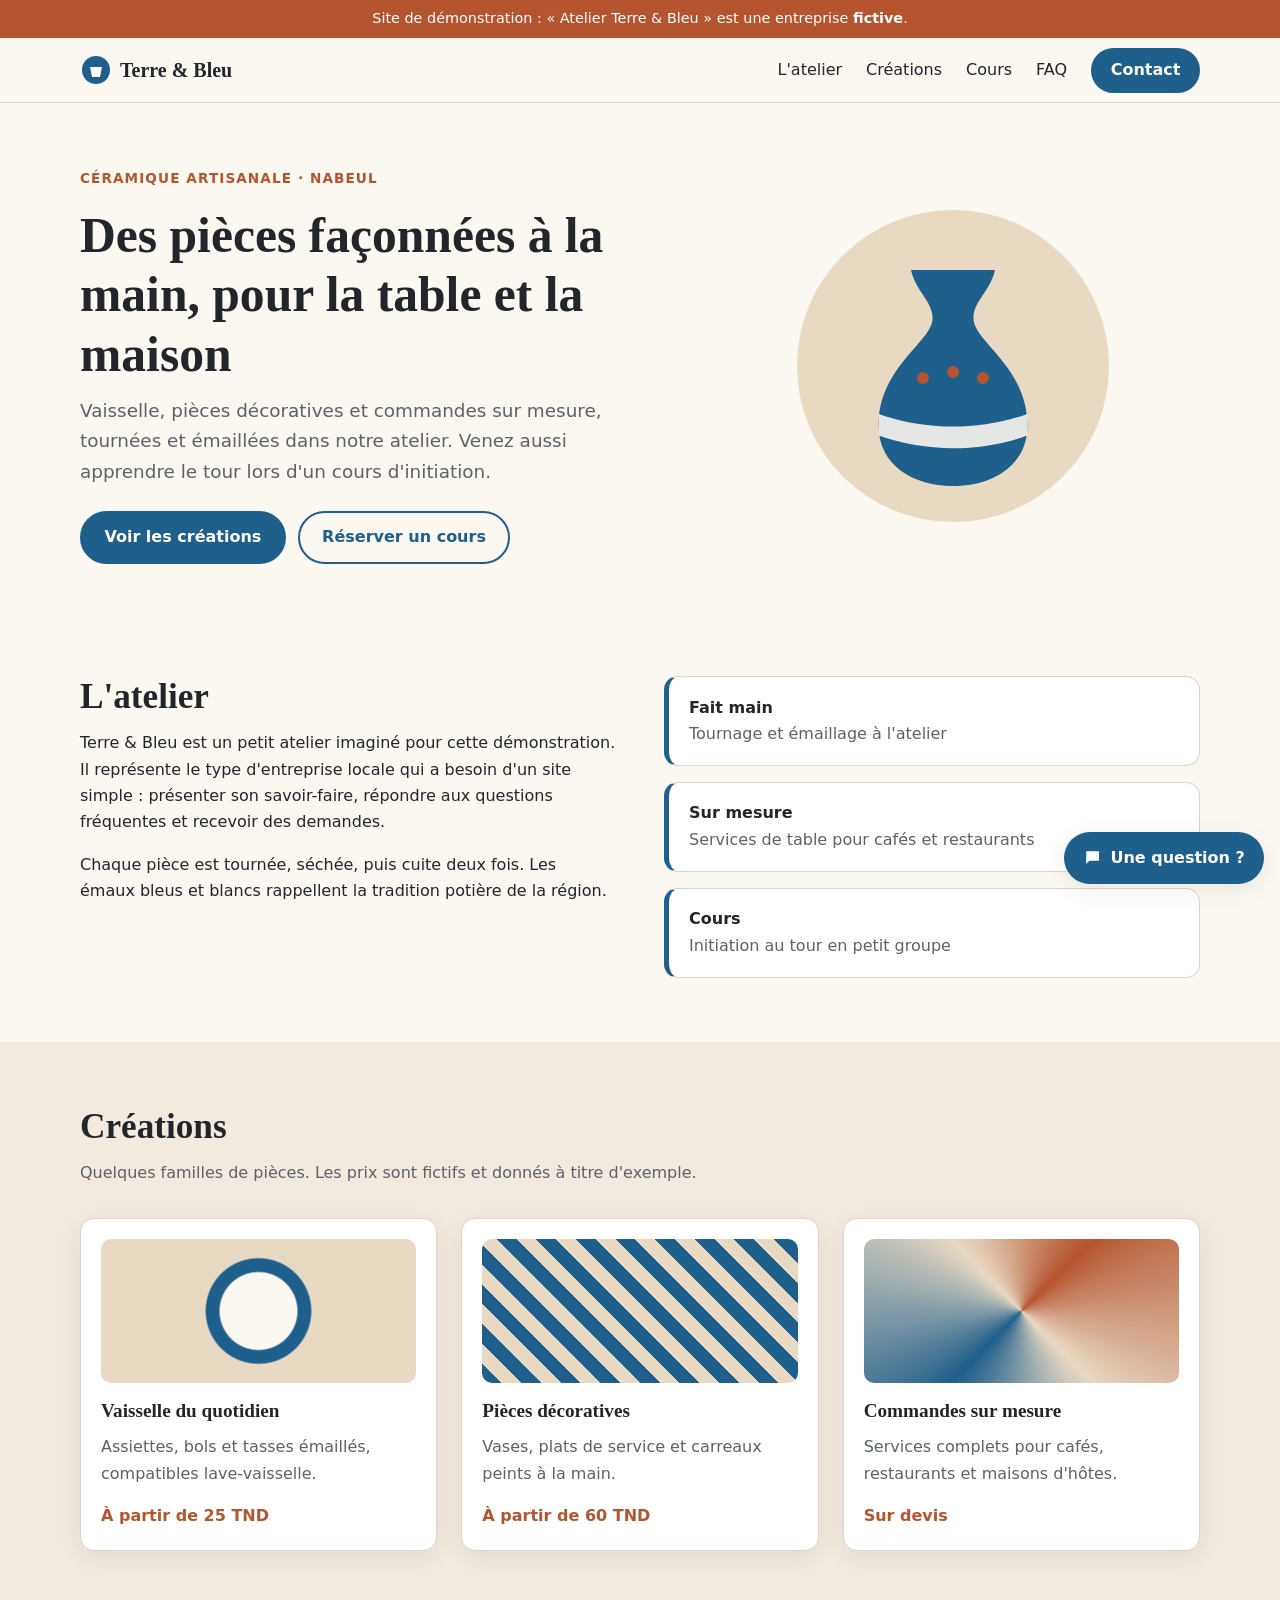
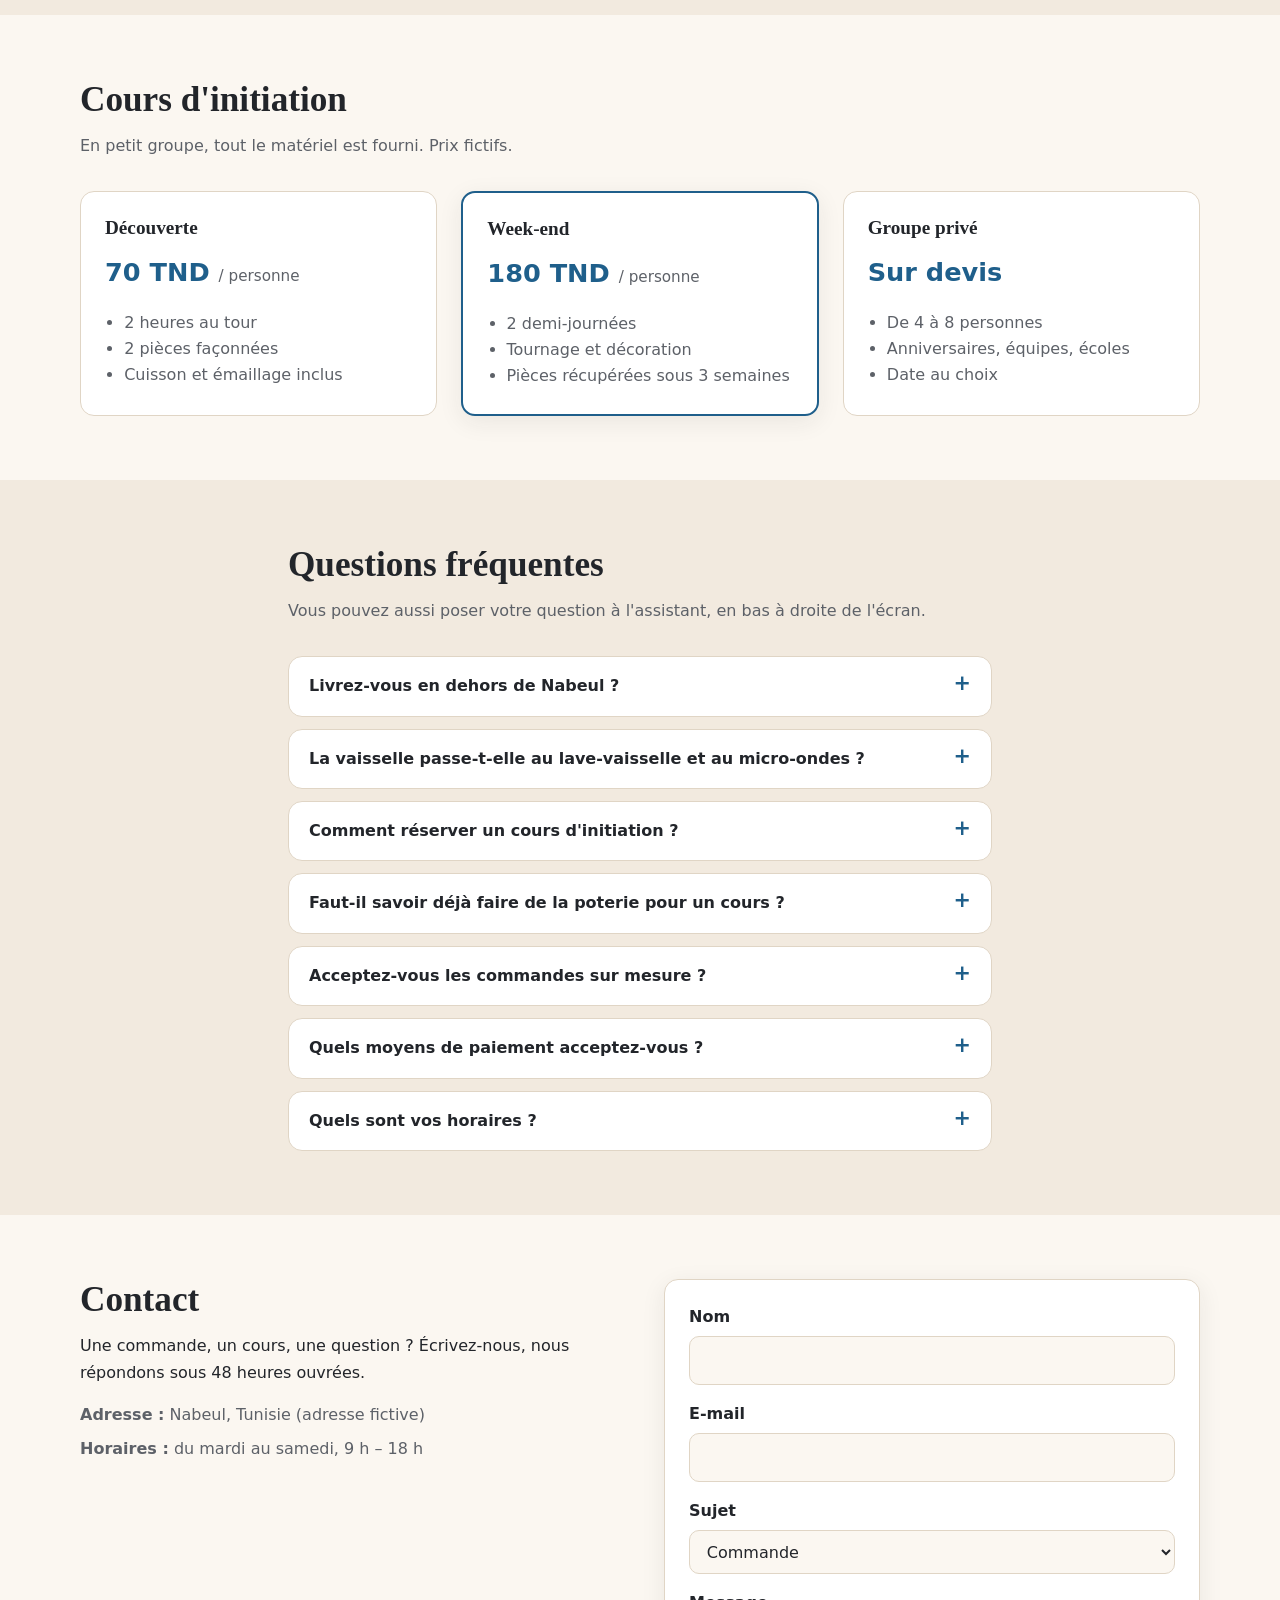
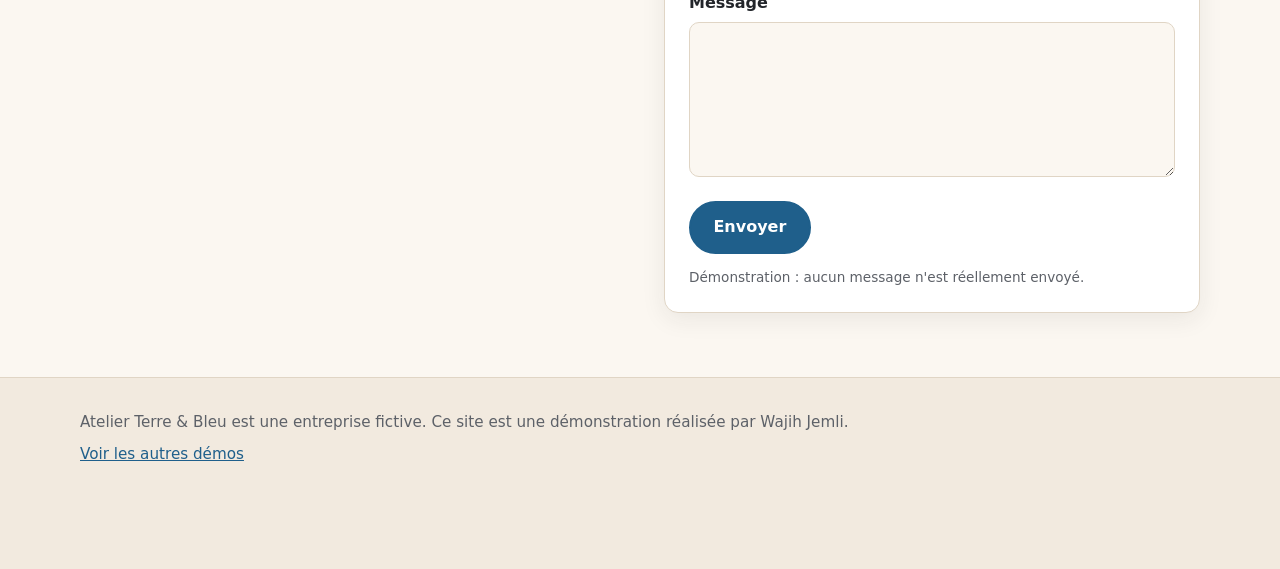
==== site-vitrine/index.html @ 0699f464 "Ajout du site vitrine de démonstration (atelier de céramique fictif) Site en français adapté au mobi" ====
<!doctype html>
<html lang="fr">
<head>
  <meta charset="utf-8">
  <meta name="viewport" content="width=device-width, initial-scale=1">
  <title>Atelier Terre &amp; Bleu – Céramique artisanale à Nabeul (démo)</title>
  <meta name="description" content="Site vitrine de démonstration pour un atelier de céramique fictif à Nabeul : créations, ateliers d'initiation, FAQ avec assistant et formulaire de contact.">
  <meta name="robots" content="noindex">
  <link rel="stylesheet" href="styles.css">
  <link rel="icon" href="data:image/svg+xml,%3Csvg xmlns='http://www.w3.org/2000/svg' viewBox='0 0 32 32'%3E%3Ccircle cx='16' cy='16' r='14' fill='%231f5f8b'/%3E%3Cpath d='M10 13h12l-2 10h-8z' fill='%23f6efe4'/%3E%3C/svg%3E">
</head>
<body>
  <div class="demo-banner" role="note">
    Site de démonstration : « Atelier Terre &amp; Bleu » est une entreprise <strong>fictive</strong>.
  </div>

  <header class="site-header">
    <div class="container header-inner">
      <a class="logo" href="#accueil" aria-label="Atelier Terre et Bleu, retour en haut">
        <svg viewBox="0 0 32 32" aria-hidden="true"><circle cx="16" cy="16" r="14"/><path d="M10 13h12l-2 10h-8z"/></svg>
        <span>Terre &amp; Bleu</span>
      </a>
      <button class="menu-toggle" aria-expanded="false" aria-controls="menu">
        <span class="sr-only">Ouvrir le menu</span>
        <span class="bar"></span><span class="bar"></span><span class="bar"></span>
      </button>
      <nav id="menu" class="menu" aria-label="Menu principal">
        <a href="#atelier">L'atelier</a>
        <a href="#creations">Créations</a>
        <a href="#ateliers">Cours</a>
        <a href="#faq">FAQ</a>
        <a class="btn btn-small" href="#contact">Contact</a>
      </nav>
    </div>
  </header>

  <main>
    <section id="accueil" class="hero">
      <div class="container hero-inner">
        <div class="hero-text">
          <p class="eyebrow">Céramique artisanale · Nabeul</p>
          <h1>Des pièces façonnées à la main, pour la table et la maison</h1>
          <p class="lead">Vaisselle, pièces décoratives et commandes sur mesure, tournées et émaillées dans notre atelier. Venez aussi apprendre le tour lors d'un cours d'initiation.</p>
          <div class="hero-actions">
            <a class="btn" href="#creations">Voir les créations</a>
            <a class="btn btn-ghost" href="#ateliers">Réserver un cours</a>
          </div>
        </div>
        <div class="hero-art" aria-hidden="true">
          <svg viewBox="0 0 300 300">
            <circle class="art-sun" cx="150" cy="150" r="130"/>
            <path class="art-vase" d="M115 70h70c-4 18-18 26-18 40 0 20 45 40 45 90 0 32-28 50-62 50s-62-18-62-50c0-50 45-70 45-90 0-14-14-22-18-40z"/>
            <path class="art-band" d="M88 190c40 14 84 14 124 0v18c-40 14-84 14-124 0z"/>
            <circle class="art-dot" cx="125" cy="160" r="5"/><circle class="art-dot" cx="150" cy="155" r="5"/><circle class="art-dot" cx="175" cy="160" r="5"/>
          </svg>
        </div>
      </div>
    </section>

    <section id="atelier" class="section">
      <div class="container two-col">
        <div>
          <h2>L'atelier</h2>
          <p>Terre &amp; Bleu est un petit atelier imaginé pour cette démonstration. Il représente le type d'entreprise locale qui a besoin d'un site simple : présenter son savoir-faire, répondre aux questions fréquentes et recevoir des demandes.</p>
          <p>Chaque pièce est tournée, séchée, puis cuite deux fois. Les émaux bleus et blancs rappellent la tradition potière de la région.</p>
        </div>
        <ul class="facts">
          <li><strong>Fait main</strong><span>Tournage et émaillage à l'atelier</span></li>
          <li><strong>Sur mesure</strong><span>Services de table pour cafés et restaurants</span></li>
          <li><strong>Cours</strong><span>Initiation au tour en petit groupe</span></li>
        </ul>
      </div>
    </section>

    <section id="creations" class="section section-alt">
      <div class="container">
        <h2>Créations</h2>
        <p class="section-intro">Quelques familles de pièces. Les prix sont fictifs et donnés à titre d'exemple.</p>
        <div class="cards">
          <article class="card">
            <div class="card-art art-1" aria-hidden="true"></div>
            <h3>Vaisselle du quotidien</h3>
            <p>Assiettes, bols et tasses émaillés, compatibles lave-vaisselle.</p>
            <p class="price">À partir de 25 TND</p>
          </article>
          <article class="card">
            <div class="card-art art-2" aria-hidden="true"></div>
            <h3>Pièces décoratives</h3>
            <p>Vases, plats de service et carreaux peints à la main.</p>
            <p class="price">À partir de 60 TND</p>
          </article>
          <article class="card">
            <div class="card-art art-3" aria-hidden="true"></div>
            <h3>Commandes sur mesure</h3>
            <p>Services complets pour cafés, restaurants et maisons d'hôtes.</p>
            <p class="price">Sur devis</p>
          </article>
        </div>
      </div>
    </section>

    <section id="ateliers" class="section">
      <div class="container">
        <h2>Cours d'initiation</h2>
        <p class="section-intro">En petit groupe, tout le matériel est fourni. Prix fictifs.</p>
        <div class="offers">
          <div class="offer">
            <h3>Découverte</h3>
            <p class="offer-price">70 TND <span>/ personne</span></p>
            <ul>
              <li>2 heures au tour</li>
              <li>2 pièces façonnées</li>
              <li>Cuisson et émaillage inclus</li>
            </ul>
          </div>
          <div class="offer offer-featured">
            <h3>Week-end</h3>
            <p class="offer-price">180 TND <span>/ personne</span></p>
            <ul>
              <li>2 demi-journées</li>
              <li>Tournage et décoration</li>
              <li>Pièces récupérées sous 3 semaines</li>
            </ul>
          </div>
          <div class="offer">
            <h3>Groupe privé</h3>
            <p class="offer-price">Sur devis</p>
            <ul>
              <li>De 4 à 8 personnes</li>
              <li>Anniversaires, équipes, écoles</li>
              <li>Date au choix</li>
            </ul>
          </div>
        </div>
      </div>
    </section>

    <section id="faq" class="section section-alt">
      <div class="container narrow">
        <h2>Questions fréquentes</h2>
        <p class="section-intro">Vous pouvez aussi poser votre question à l'assistant, en bas à droite de l'écran.</p>
        <div id="faq-list" class="faq-list"></div>
      </div>
    </section>

    <section id="contact" class="section">
      <div class="container two-col">
        <div>
          <h2>Contact</h2>
          <p>Une commande, un cours, une question ? Écrivez-nous, nous répondons sous 48 heures ouvrées.</p>
          <ul class="contact-info">
            <li><strong>Adresse :</strong> Nabeul, Tunisie (adresse fictive)</li>
            <li><strong>Horaires :</strong> du mardi au samedi, 9 h – 18 h</li>
          </ul>
        </div>
        <form id="contact-form" class="form" novalidate>
          <div class="field">
            <label for="nom">Nom</label>
            <input id="nom" name="nom" type="text" autocomplete="name" required>
            <p class="error" id="nom-error"></p>
          </div>
          <div class="field">
            <label for="email">E-mail</label>
            <input id="email" name="email" type="email" autocomplete="email" required>
            <p class="error" id="email-error"></p>
          </div>
          <div class="field">
            <label for="sujet">Sujet</label>
            <select id="sujet" name="sujet">
              <option>Commande</option>
              <option>Cours d'initiation</option>
              <option>Commande sur mesure</option>
              <option>Autre question</option>
            </select>
          </div>
          <div class="field">
            <label for="message">Message</label>
            <textarea id="message" name="message" rows="5" required></textarea>
            <p class="error" id="message-error"></p>
          </div>
          <button class="btn" type="submit">Envoyer</button>
          <p class="form-note">Démonstration : aucun message n'est réellement envoyé.</p>
          <p class="form-success" id="form-success" role="status" hidden></p>
        </form>
      </div>
    </section>
  </main>

  <footer class="site-footer">
    <div class="container">
      <p>Atelier Terre &amp; Bleu est une entreprise fictive. Ce site est une démonstration réalisée par Wajih Jemli.</p>
      <p><a href="../">Voir les autres démos</a></p>
    </div>
  </footer>

  <div class="assistant" id="assistant">
    <button class="assistant-toggle" id="assistant-toggle" aria-expanded="false" aria-controls="assistant-panel">
      <svg viewBox="0 0 24 24" aria-hidden="true"><path d="M4 4h16v12H8l-4 4z"/></svg>
      <span>Une question ?</span>
    </button>
    <div class="assistant-panel" id="assistant-panel" role="dialog" aria-label="Assistant FAQ" hidden>
      <div class="assistant-head">
        <strong>Assistant de l'atelier</strong>
        <button class="assistant-close" id="assistant-close" aria-label="Fermer l'assistant">×</button>
      </div>
      <div class="assistant-messages" id="assistant-messages" aria-live="polite"></div>
      <div class="assistant-suggestions" id="assistant-suggestions"></div>
      <form class="assistant-form" id="assistant-form">
        <label for="assistant-input" class="sr-only">Votre question</label>
        <input id="assistant-input" type="text" placeholder="Ex. : livrez-vous à Tunis ?" autocomplete="off">
        <button type="submit" aria-label="Envoyer la question">➤</button>
      </form>
    </div>
  </div>

  <script src="script.js"></script>
</body>
</html>
---- site-vitrine/styles.css ----
:root {
  --bg: #fbf7f1;
  --bg-alt: #f2eadf;
  --surface: #ffffff;
  --fg: #22252a;
  --muted: #5d6168;
  --blue: #1f5f8b;
  --blue-dark: #164766;
  --terra: #b5552f;
  --sand: #e8d9c3;
  --border: #e0d5c5;
  --danger: #b3261e;
  --success: #1e7b45;
  --radius: 14px;
  --shadow: 0 6px 24px rgba(34, 37, 42, 0.08);
  --font-title: Georgia, "Times New Roman", serif;
  --font-body: system-ui, -apple-system, "Segoe UI", Roboto, sans-serif;
}

@media (prefers-color-scheme: dark) {
  :root {
    --bg: #15181c;
    --bg-alt: #1c2026;
    --surface: #22272e;
    --fg: #eef0f2;
    --muted: #a9afb7;
    --blue: #6aa8d6;
    --blue-dark: #8cc0e6;
    --terra: #e08a63;
    --sand: #3a3229;
    --border: #333a43;
    --danger: #ff8a80;
    --success: #6fd49a;
    --shadow: 0 6px 24px rgba(0, 0, 0, 0.35);
  }
}

* { box-sizing: border-box; }

html { scroll-behavior: smooth; scroll-padding-top: 5rem; }

body {
  margin: 0;
  background: var(--bg);
  color: var(--fg);
  font: 1rem/1.65 var(--font-body);
}

h1, h2, h3 { font-family: var(--font-title); line-height: 1.2; margin: 0 0 0.75rem; }
h1 { font-size: clamp(2rem, 5vw, 3.1rem); }
h2 { font-size: clamp(1.6rem, 3.5vw, 2.2rem); }
h3 { font-size: 1.2rem; }
p { margin: 0 0 1rem; }
a { color: var(--blue); }

.sr-only {
  position: absolute; width: 1px; height: 1px; overflow: hidden;
  clip: rect(0 0 0 0); white-space: nowrap;
}

.container { width: 100%; max-width: 72rem; margin: 0 auto; padding: 0 1rem; }
.narrow { max-width: 46rem; }

:focus-visible { outline: 3px solid var(--terra); outline-offset: 2px; }

/* Bandeau démo */
.demo-banner {
  background: var(--terra);
  color: #fff;
  text-align: center;
  font-size: 0.9rem;
  padding: 0.45rem 1rem;
}
@media (prefers-color-scheme: dark) { .demo-banner { color: #1a0f0a; } }

/* En-tête */
.site-header {
  position: sticky; top: 0; z-index: 20;
  background: color-mix(in srgb, var(--bg) 92%, transparent);
  backdrop-filter: blur(8px);
  border-bottom: 1px solid var(--border);
}
.header-inner { display: flex; align-items: center; justify-content: space-between; min-height: 4rem; }

.logo {
  display: flex; align-items: center; gap: 0.5rem;
  font-family: var(--font-title); font-size: 1.25rem; font-weight: bold;
  color: var(--fg); text-decoration: none;
}
.logo svg { width: 2rem; height: 2rem; }
.logo circle { fill: var(--blue); }
.logo path { fill: var(--bg); }

.menu { display: flex; align-items: center; gap: 1.5rem; }
.menu a:not(.btn) { color: var(--fg); text-decoration: none; font-weight: 500; }
.menu a:not(.btn):hover { color: var(--blue); }

.menu-toggle {
  display: none;
  background: none; border: 0; padding: 0.5rem; cursor: pointer;
}
.menu-toggle .bar { display: block; width: 24px; height: 2px; margin: 5px 0; background: var(--fg); transition: transform 0.2s, opacity 0.2s; }
.menu-toggle[aria-expanded="true"] .bar:nth-child(2) { transform: translateY(7px) rotate(45deg); }
.menu-toggle[aria-expanded="true"] .bar:nth-child(3) { opacity: 0; }
.menu-toggle[aria-expanded="true"] .bar:nth-child(4) { transform: translateY(-7px) rotate(-45deg); }

@media (max-width: 760px) {
  .menu-toggle { display: block; }
  .menu {
    display: none;
    position: absolute; top: 100%; left: 0; right: 0;
    flex-direction: column; align-items: stretch; gap: 0;
    background: var(--bg); border-bottom: 1px solid var(--border);
    padding: 0.5rem 1rem 1rem;
  }
  .menu.open { display: flex; }
  .menu a:not(.btn) { padding: 0.75rem 0; border-bottom: 1px solid var(--border); }
  .menu .btn { margin-top: 0.75rem; text-align: center; }
}

/* Boutons */
.btn {
  display: inline-block;
  background: var(--blue); color: #fff;
  border: 2px solid var(--blue); border-radius: 999px;
  padding: 0.7rem 1.4rem;
  font: inherit; font-weight: 600; text-decoration: none; cursor: pointer;
  transition: background 0.2s, border-color 0.2s;
}
.btn:hover { background: var(--blue-dark); border-color: var(--blue-dark); }
.btn-ghost { background: transparent; color: var(--blue); }
.btn-ghost:hover { background: var(--blue); color: #fff; }
.btn-small { padding: 0.45rem 1.1rem; }

@media (prefers-color-scheme: dark) {
  .btn { color: #10161c; }
  .btn-ghost { color: var(--blue); }
  .btn-ghost:hover { color: #10161c; }
}

/* Accueil */
.hero { padding: 4rem 0 3rem; }
.hero-inner { display: grid; grid-template-columns: 1.2fr 1fr; gap: 2rem; align-items: center; }
.eyebrow { color: var(--terra); font-weight: 700; text-transform: uppercase; letter-spacing: 0.08em; font-size: 0.85rem; }
.lead { font-size: 1.15rem; color: var(--muted); max-width: 36rem; }
.hero-actions { display: flex; flex-wrap: wrap; gap: 0.75rem; margin-top: 1.5rem; }
.hero-art svg { width: 100%; max-width: 360px; display: block; margin: 0 auto; }
.art-sun { fill: var(--sand); }
.art-vase { fill: var(--blue); }
.art-band { fill: var(--bg); opacity: 0.9; }
.art-dot { fill: var(--terra); }

@media (max-width: 760px) {
  .hero { padding: 2.5rem 0 2rem; }
  .hero-inner { grid-template-columns: 1fr; }
  .hero-art { order: -1; }
  .hero-art svg { max-width: 200px; }
}

/* Sections */
.section { padding: 4rem 0; }
.section-alt { background: var(--bg-alt); }
.section-intro { color: var(--muted); margin-bottom: 2rem; }

.two-col { display: grid; grid-template-columns: 1fr 1fr; gap: 3rem; align-items: start; }
@media (max-width: 760px) {
  .section { padding: 3rem 0; }
  .two-col { grid-template-columns: 1fr; gap: 2rem; }
}

.facts { list-style: none; margin: 0; padding: 0; display: grid; gap: 1rem; }
.facts li {
  background: var(--surface); border: 1px solid var(--border); border-radius: var(--radius);
  padding: 1.1rem 1.25rem; display: flex; flex-direction: column;
  border-left: 5px solid var(--blue);
}
.facts span { color: var(--muted); }

/* Cartes créations */
.cards { display: grid; grid-template-columns: repeat(auto-fit, minmax(15rem, 1fr)); gap: 1.5rem; }
.card {
  background: var(--surface); border: 1px solid var(--border); border-radius: var(--radius);
  padding: 1.25rem; box-shadow: var(--shadow);
}
.card p { color: var(--muted); }
.card .price { color: var(--terra); font-weight: 700; margin: 0; }
.card-art { height: 9rem; border-radius: 10px; margin-bottom: 1rem; }
.art-1 { background: radial-gradient(circle at 50% 50%, var(--bg) 0 22%, var(--blue) 23% 30%, var(--sand) 31% 100%); }
.art-2 { background: repeating-linear-gradient(45deg, var(--blue) 0 14px, var(--sand) 14px 28px); }
.art-3 { background: conic-gradient(from 45deg, var(--terra), var(--sand), var(--blue), var(--sand), var(--terra)); }

/* Offres */
.offers { display: grid; grid-template-columns: repeat(auto-fit, minmax(15rem, 1fr)); gap: 1.5rem; }
.offer {
  background: var(--surface); border: 1px solid var(--border); border-radius: var(--radius);
  padding: 1.5rem;
}
.offer-featured { border: 2px solid var(--blue); box-shadow: var(--shadow); }
.offer-price { font-size: 1.6rem; font-weight: 700; color: var(--blue); }
.offer-price span { font-size: 0.95rem; font-weight: 400; color: var(--muted); }
.offer ul { margin: 0; padding-left: 1.2rem; color: var(--muted); }

/* FAQ */
.faq-list { display: grid; gap: 0.75rem; }
.faq-list details {
  background: var(--surface); border: 1px solid var(--border); border-radius: var(--radius);
  padding: 0 1.25rem;
}
.faq-list summary {
  cursor: pointer; font-weight: 600; padding: 1rem 0; list-style: none;
  display: flex; justify-content: space-between; gap: 1rem;
}
.faq-list summary::-webkit-details-marker { display: none; }
.faq-list summary::after { content: "+"; color: var(--blue); font-size: 1.3rem; line-height: 1; }
.faq-list details[open] summary::after { content: "−"; }
.faq-list details p { color: var(--muted); padding-bottom: 1rem; margin: 0; }

/* Contact */
.contact-info { list-style: none; padding: 0; color: var(--muted); }
.contact-info li { margin-bottom: 0.5rem; }

.form {
  background: var(--surface); border: 1px solid var(--border); border-radius: var(--radius);
  padding: 1.5rem; box-shadow: var(--shadow);
}
.field { margin-bottom: 1rem; }
.field label { display: block; font-weight: 600; margin-bottom: 0.35rem; }
.field input, .field select, .field textarea {
  width: 100%; font: inherit; color: var(--fg);
  background: var(--bg); border: 1px solid var(--border); border-radius: 10px;
  padding: 0.65rem 0.8rem;
}
.field textarea { resize: vertical; }
.field input[aria-invalid="true"], .field textarea[aria-invalid="true"] { border-color: var(--danger); }
.error { color: var(--danger); font-size: 0.9rem; margin: 0.3rem 0 0; min-height: 0; }
.error:empty { display: none; }
.form-note { font-size: 0.85rem; color: var(--muted); margin: 0.75rem 0 0; }
.form-success { color: var(--success); font-weight: 600; margin: 0.75rem 0 0; }

/* Pied de page */
.site-footer { background: var(--bg-alt); border-top: 1px solid var(--border); padding: 2rem 0 6rem; color: var(--muted); font-size: 0.95rem; }
.site-footer p { margin: 0 0 0.4rem; }

/* Assistant FAQ */
.assistant { position: fixed; right: 1rem; bottom: 1rem; z-index: 30; }
.assistant-toggle {
  display: flex; align-items: center; gap: 0.5rem;
  background: var(--blue); color: #fff; border: 0; border-radius: 999px;
  padding: 0.8rem 1.2rem; font: inherit; font-weight: 600; cursor: pointer;
  box-shadow: var(--shadow);
}
.assistant-toggle svg { width: 1.2rem; height: 1.2rem; fill: currentColor; }
@media (prefers-color-scheme: dark) { .assistant-toggle { color: #10161c; } }

.assistant-panel {
  position: absolute; right: 0; bottom: calc(100% + 0.75rem);
  width: min(22rem, calc(100vw - 2rem));
  height: min(30rem, calc(100vh - 8rem));
  background: var(--surface); border: 1px solid var(--border); border-radius: var(--radius);
  box-shadow: 0 12px 40px rgba(0, 0, 0, 0.2);
  display: flex; flex-direction: column; overflow: hidden;
}
.assistant-panel[hidden], .assistant-suggestions[hidden] { display: none; }
.assistant-head {
  display: flex; justify-content: space-between; align-items: center;
  background: var(--blue); color: #fff; padding: 0.75rem 1rem;
}
@media (prefers-color-scheme: dark) { .assistant-head { color: #10161c; } }
.assistant-close { background: none; border: 0; color: inherit; font-size: 1.5rem; line-height: 1; cursor: pointer; }

.assistant-messages { flex: 1; overflow-y: auto; padding: 1rem; display: flex; flex-direction: column; gap: 0.6rem; }
.msg { max-width: 85%; padding: 0.6rem 0.85rem; border-radius: 12px; font-size: 0.95rem; }
.msg p { margin: 0; }
.msg-bot { background: var(--bg-alt); align-self: flex-start; border-bottom-left-radius: 4px; }
.msg-user { background: var(--blue); color: #fff; align-self: flex-end; border-bottom-right-radius: 4px; }
@media (prefers-color-scheme: dark) { .msg-user { color: #10161c; } }

.assistant-suggestions { display: flex; flex-wrap: wrap; gap: 0.4rem; padding: 0 1rem 0.75rem; }
.assistant-suggestions button {
  background: none; border: 1px solid var(--blue); color: var(--blue);
  border-radius: 999px; padding: 0.3rem 0.7rem; font: inherit; font-size: 0.85rem; cursor: pointer;
}
.assistant-suggestions button:hover { background: var(--blue); color: #fff; }

.assistant-form { display: flex; border-top: 1px solid var(--border); }
.assistant-form input {
  flex: 1; min-width: 0; border: 0; padding: 0.8rem 1rem;
  font: inherit; font-size: 16px; background: var(--surface); color: var(--fg);
}
.assistant-form input:focus { outline: none; }
.assistant-form button { border: 0; background: none; color: var(--blue); padding: 0 1rem; font-size: 1.2rem; cursor: pointer; }

@media (max-width: 480px) {
  .assistant-toggle span { display: none; }
  .assistant-toggle { padding: 0.9rem; }
}

@media (prefers-reduced-motion: reduce) {
  html { scroll-behavior: auto; }
  * { transition: none !important; }
}
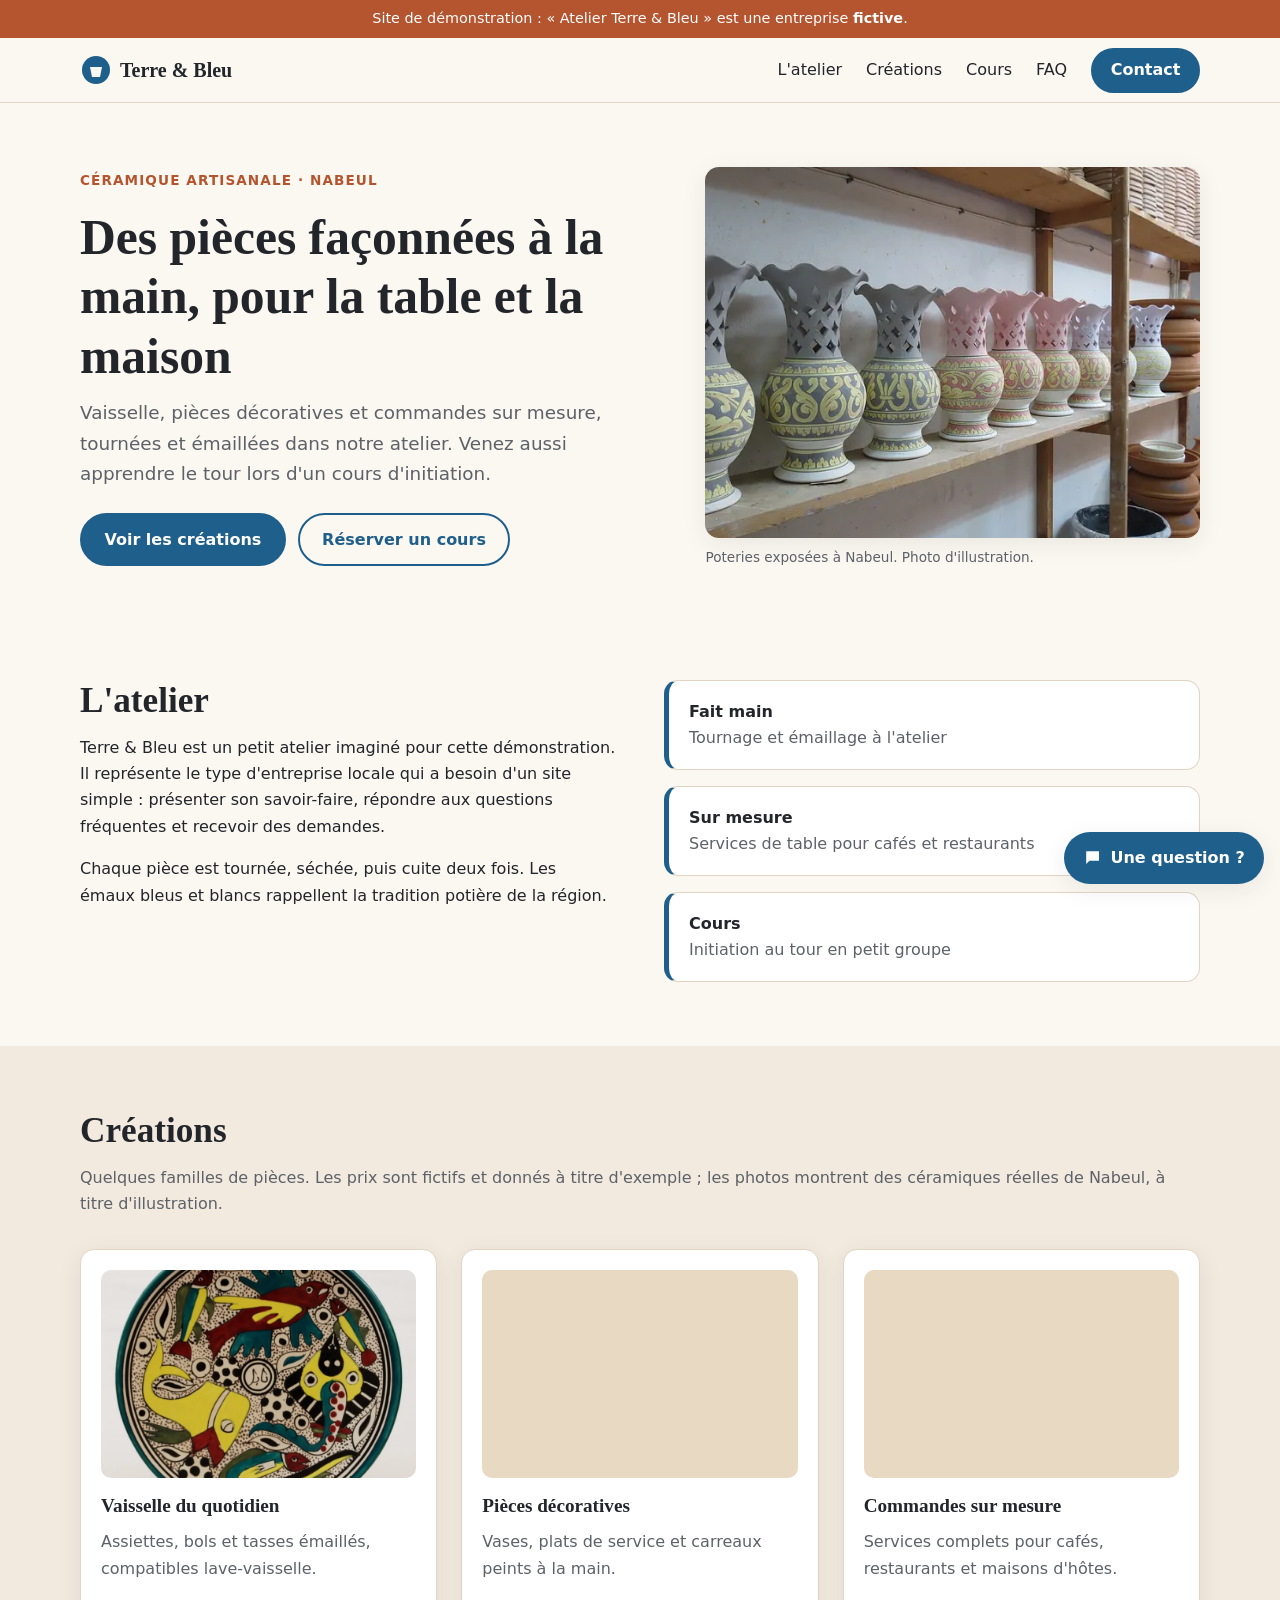
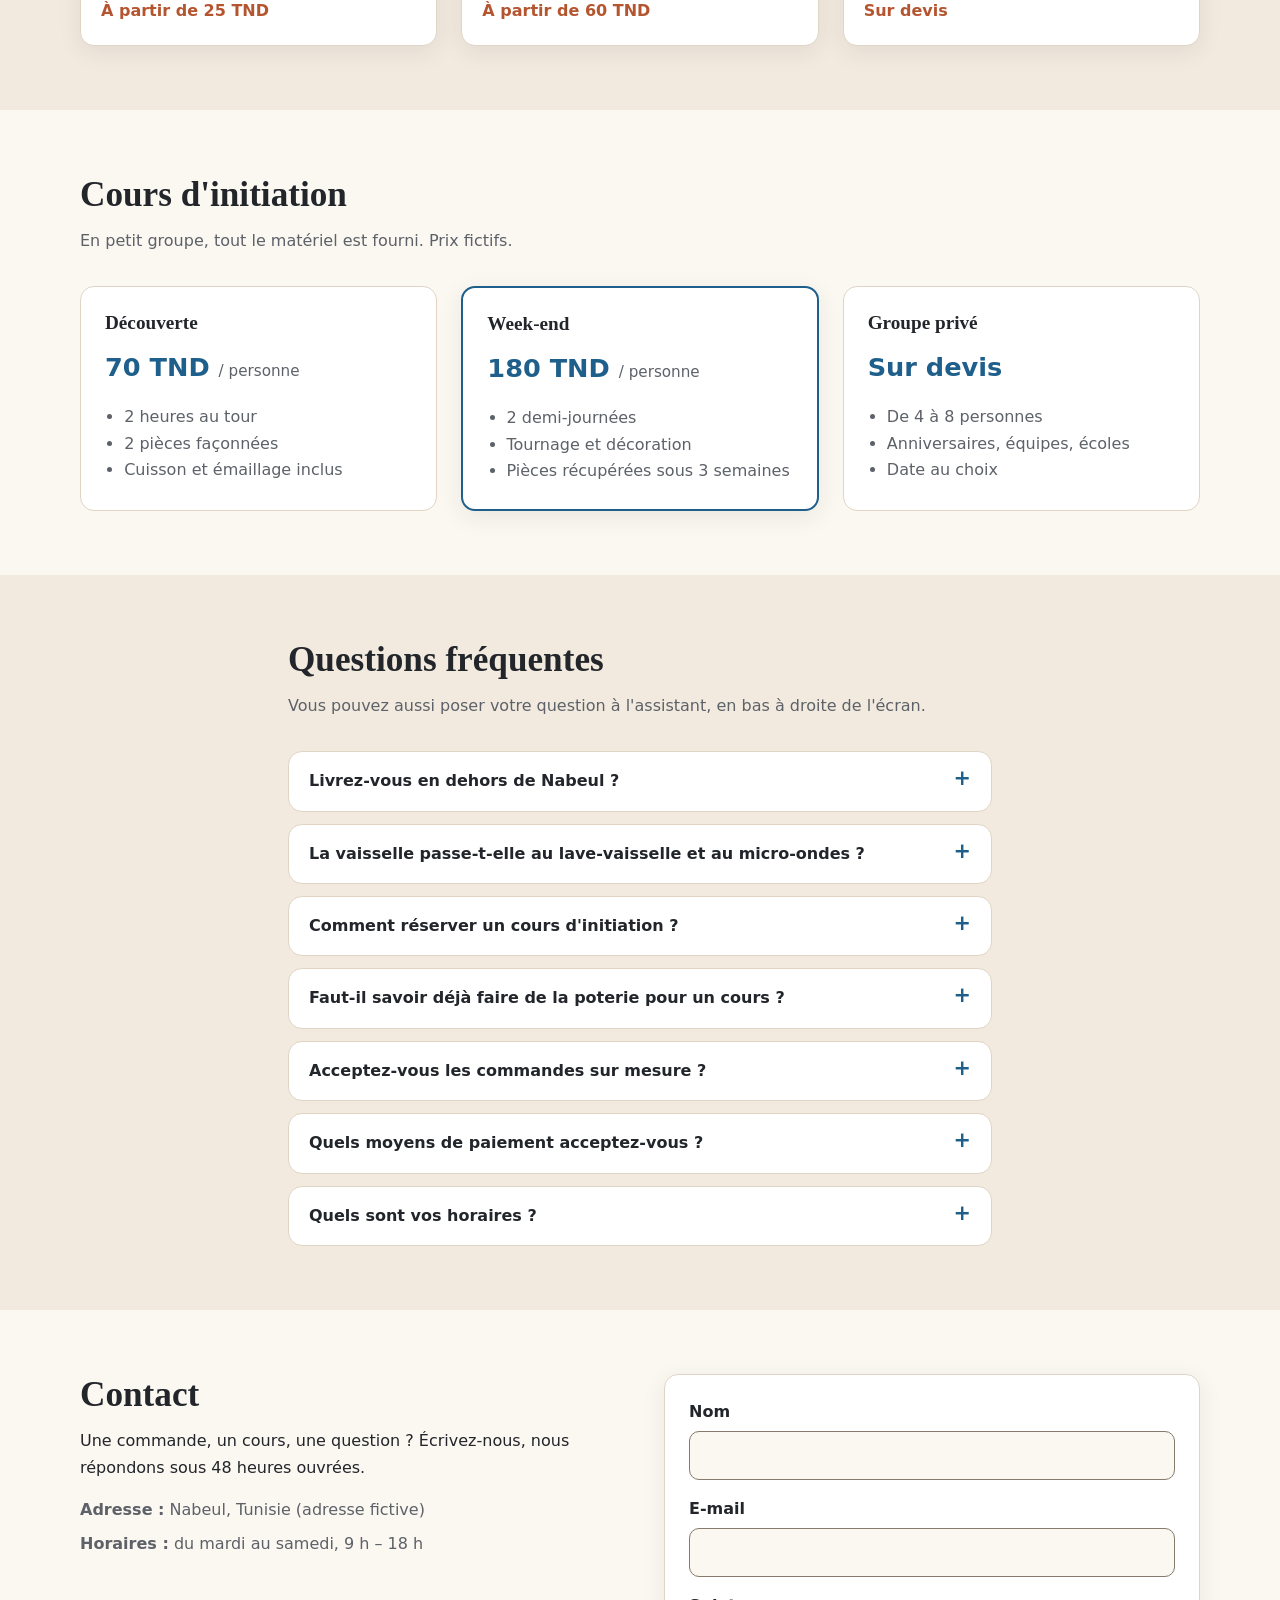
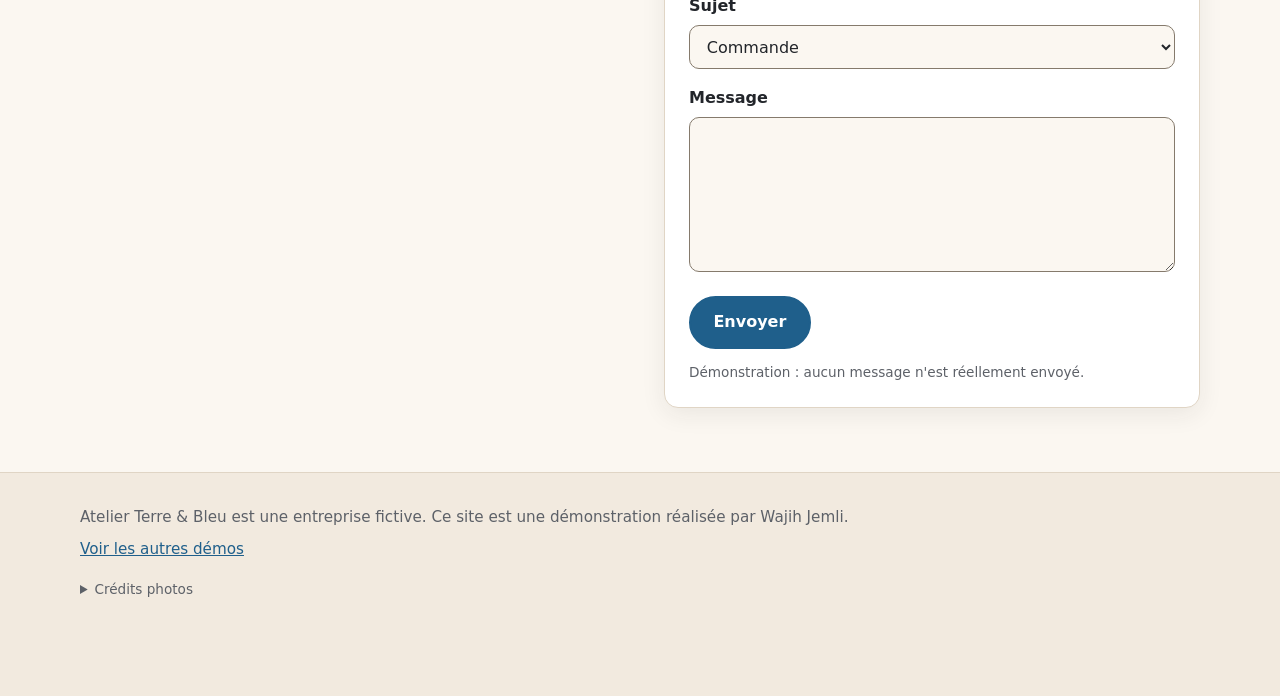
==== commit 27d80ec1: "Site vitrine : vraies photos de céramique de Nabeul, accessibilité et sécurité - Photos libres de Wi" ====
--- a/site-vitrine/index.html
+++ b/site-vitrine/index.html
@@ -6,17 +6,27 @@
   <title>Atelier Terre &amp; Bleu – Céramique artisanale à Nabeul (démo)</title>
   <meta name="description" content="Site vitrine de démonstration pour un atelier de céramique fictif à Nabeul : créations, ateliers d'initiation, FAQ avec assistant et formulaire de contact.">
   <meta name="robots" content="noindex">
+  <meta http-equiv="Content-Security-Policy" content="default-src 'self'; img-src 'self' data:; style-src 'self'; script-src 'self'; form-action 'self'; base-uri 'none'; object-src 'none'">
+  <meta name="referrer" content="strict-origin-when-cross-origin">
+  <meta name="color-scheme" content="light dark">
+  <meta name="theme-color" content="#1f5f8b">
+  <meta property="og:title" content="Atelier Terre &amp; Bleu – Céramique artisanale à Nabeul (démo)">
+  <meta property="og:description" content="Site vitrine de démonstration pour un atelier de céramique fictif à Nabeul.">
+  <meta property="og:type" content="website">
+  <meta property="og:locale" content="fr_FR">
+  <meta property="og:image" content="https://wajihjemli.github.io/demos-sites-web/site-vitrine/images/vases-nabeul-1280.webp">
   <link rel="stylesheet" href="styles.css">
   <link rel="icon" href="data:image/svg+xml,%3Csvg xmlns='http://www.w3.org/2000/svg' viewBox='0 0 32 32'%3E%3Ccircle cx='16' cy='16' r='14' fill='%231f5f8b'/%3E%3Cpath d='M10 13h12l-2 10h-8z' fill='%23f6efe4'/%3E%3C/svg%3E">
 </head>
 <body>
+  <a class="skip-link" href="#contenu">Aller au contenu</a>
   <div class="demo-banner" role="note">
     Site de démonstration : « Atelier Terre &amp; Bleu » est une entreprise <strong>fictive</strong>.
   </div>
 
   <header class="site-header">
     <div class="container header-inner">
-      <a class="logo" href="#accueil" aria-label="Atelier Terre et Bleu, retour en haut">
+      <a class="logo" href="#accueil">
         <svg viewBox="0 0 32 32" aria-hidden="true"><circle cx="16" cy="16" r="14"/><path d="M10 13h12l-2 10h-8z"/></svg>
         <span>Terre &amp; Bleu</span>
       </a>
@@ -34,7 +44,7 @@
     </div>
   </header>
 
-  <main>
+  <main id="contenu">
     <section id="accueil" class="hero">
       <div class="container hero-inner">
         <div class="hero-text">
@@ -46,14 +56,14 @@
             <a class="btn btn-ghost" href="#ateliers">Réserver un cours</a>
           </div>
         </div>
-        <div class="hero-art" aria-hidden="true">
-          <svg viewBox="0 0 300 300">
-            <circle class="art-sun" cx="150" cy="150" r="130"/>
-            <path class="art-vase" d="M115 70h70c-4 18-18 26-18 40 0 20 45 40 45 90 0 32-28 50-62 50s-62-18-62-50c0-50 45-70 45-90 0-14-14-22-18-40z"/>
-            <path class="art-band" d="M88 190c40 14 84 14 124 0v18c-40 14-84 14-124 0z"/>
-            <circle class="art-dot" cx="125" cy="160" r="5"/><circle class="art-dot" cx="150" cy="155" r="5"/><circle class="art-dot" cx="175" cy="160" r="5"/>
-          </svg>
-        </div>
+        <figure class="hero-photo">
+          <img src="images/vases-nabeul-1280.webp"
+               srcset="images/vases-nabeul-768.webp 768w, images/vases-nabeul-1280.webp 1280w"
+               sizes="(max-width: 760px) 100vw, 45vw"
+               width="1280" height="720" fetchpriority="high"
+               alt="Rangée de vases en céramique blancs et bleus exposés sur des étagères">
+          <figcaption>Poteries exposées à Nabeul. Photo d'illustration.</figcaption>
+        </figure>
       </div>
     </section>
 
@@ -75,22 +85,22 @@
     <section id="creations" class="section section-alt">
       <div class="container">
         <h2>Créations</h2>
-        <p class="section-intro">Quelques familles de pièces. Les prix sont fictifs et donnés à titre d'exemple.</p>
+        <p class="section-intro">Quelques familles de pièces. Les prix sont fictifs et donnés à titre d'exemple ; les photos montrent des céramiques réelles de Nabeul, à titre d'illustration.</p>
         <div class="cards">
           <article class="card">
-            <div class="card-art art-1" aria-hidden="true"></div>
+            <img class="card-img" src="images/assiette-nabeul-800.webp" width="800" height="816" loading="lazy" decoding="async" alt="Assiette de Nabeul peinte à la main, décor jaune, vert et noir">
             <h3>Vaisselle du quotidien</h3>
             <p>Assiettes, bols et tasses émaillés, compatibles lave-vaisselle.</p>
             <p class="price">À partir de 25 TND</p>
           </article>
           <article class="card">
-            <div class="card-art art-2" aria-hidden="true"></div>
+            <img class="card-img" src="images/tajine-nabeul-800.webp" width="800" height="656" loading="lazy" decoding="async" alt="Petit tajine bleu et blanc posé sur un plateau en céramique décoré">
             <h3>Pièces décoratives</h3>
             <p>Vases, plats de service et carreaux peints à la main.</p>
             <p class="price">À partir de 60 TND</p>
           </article>
           <article class="card">
-            <div class="card-art art-3" aria-hidden="true"></div>
+            <img class="card-img" src="images/tasse-nabeul-800.webp" width="800" height="623" loading="lazy" decoding="async" alt="Grande tasse en céramique à motifs verts et noirs">
             <h3>Commandes sur mesure</h3>
             <p>Services complets pour cafés, restaurants et maisons d'hôtes.</p>
             <p class="price">Sur devis</p>
@@ -153,7 +163,7 @@
             <li><strong>Horaires :</strong> du mardi au samedi, 9 h – 18 h</li>
           </ul>
         </div>
-        <form id="contact-form" class="form" novalidate>
+        <form id="contact-form" class="form" method="post" action="#" novalidate>
           <div class="field">
             <label for="nom">Nom</label>
             <input id="nom" name="nom" type="text" autocomplete="name" required>
@@ -190,13 +200,20 @@
     <div class="container">
       <p>Atelier Terre &amp; Bleu est une entreprise fictive. Ce site est une démonstration réalisée par Wajih Jemli.</p>
       <p><a href="../">Voir les autres démos</a></p>
+      <details class="credits">
+        <summary>Crédits photos</summary>
+        <ul>
+          <li>Poteries exposées à Nabeul : SouthAngel, <a href="https://commons.wikimedia.org/wiki/File:Potteries_in_Nabeul.jpg">Wikimedia Commons</a>, licence <a href="https://creativecommons.org/licenses/by-sa/2.0/deed.fr">CC BY-SA 2.0</a>. Image recadrée et compressée.</li>
+          <li>Assiette, tajine et tasse de Nabeul : Nicholas Johnson, Wikimedia Commons (<a href="https://commons.wikimedia.org/wiki/File:Medium_Nabeul_plate.jpg">1</a>, <a href="https://commons.wikimedia.org/wiki/File:Miniature_tajine_and_stand.jpg">2</a>, <a href="https://commons.wikimedia.org/wiki/File:Tunisian_cup.jpg">3</a>), domaine public (<a href="https://creativecommons.org/publicdomain/zero/1.0/deed.fr">CC0</a>).</li>
+        </ul>
+      </details>
     </div>
   </footer>
 
   <div class="assistant" id="assistant">
     <button class="assistant-toggle" id="assistant-toggle" aria-expanded="false" aria-controls="assistant-panel">
       <svg viewBox="0 0 24 24" aria-hidden="true"><path d="M4 4h16v12H8l-4 4z"/></svg>
-      <span>Une question ?</span>
+      <span class="assistant-label">Une question ?</span>
     </button>
     <div class="assistant-panel" id="assistant-panel" role="dialog" aria-label="Assistant FAQ" hidden>
       <div class="assistant-head">
--- a/site-vitrine/styles.css
+++ b/site-vitrine/styles.css
@@ -9,6 +9,7 @@
   --terra: #b5552f;
   --sand: #e8d9c3;
   --border: #e0d5c5;
+  --field-border: #857a6c;
   --danger: #b3261e;
   --success: #1e7b45;
   --radius: 14px;
@@ -29,6 +30,7 @@
     --terra: #e08a63;
     --sand: #3a3229;
     --border: #333a43;
+    --field-border: #7d8692;
     --danger: #ff8a80;
     --success: #6fd49a;
     --shadow: 0 6px 24px rgba(0, 0, 0, 0.35);
@@ -62,6 +64,13 @@
 .narrow { max-width: 46rem; }
 
 :focus-visible { outline: 3px solid var(--terra); outline-offset: 2px; }
+
+/* Lien d'évitement */
+.skip-link {
+  position: absolute; left: 1rem; top: -4rem; z-index: 50;
+  background: var(--fg); color: var(--bg); padding: 0.6rem 1rem; border-radius: 8px;
+}
+.skip-link:focus { top: 1rem; }
 
 /* Bandeau démo */
 .demo-banner {
@@ -144,17 +153,18 @@
 .eyebrow { color: var(--terra); font-weight: 700; text-transform: uppercase; letter-spacing: 0.08em; font-size: 0.85rem; }
 .lead { font-size: 1.15rem; color: var(--muted); max-width: 36rem; }
 .hero-actions { display: flex; flex-wrap: wrap; gap: 0.75rem; margin-top: 1.5rem; }
-.hero-art svg { width: 100%; max-width: 360px; display: block; margin: 0 auto; }
-.art-sun { fill: var(--sand); }
-.art-vase { fill: var(--blue); }
-.art-band { fill: var(--bg); opacity: 0.9; }
-.art-dot { fill: var(--terra); }
+.hero-photo { margin: 0; }
+.hero-photo img {
+  display: block; width: 100%; height: auto; aspect-ratio: 4 / 3; object-fit: cover;
+  border-radius: var(--radius); box-shadow: var(--shadow);
+}
+.hero-photo figcaption { font-size: 0.85rem; color: var(--muted); margin-top: 0.5rem; }
 
 @media (max-width: 760px) {
   .hero { padding: 2.5rem 0 2rem; }
   .hero-inner { grid-template-columns: 1fr; }
-  .hero-art { order: -1; }
-  .hero-art svg { max-width: 200px; }
+  .hero-photo { order: -1; }
+  .hero-photo img { aspect-ratio: 16 / 9; }
 }
 
 /* Sections */
@@ -184,10 +194,10 @@
 }
 .card p { color: var(--muted); }
 .card .price { color: var(--terra); font-weight: 700; margin: 0; }
-.card-art { height: 9rem; border-radius: 10px; margin-bottom: 1rem; }
-.art-1 { background: radial-gradient(circle at 50% 50%, var(--bg) 0 22%, var(--blue) 23% 30%, var(--sand) 31% 100%); }
-.art-2 { background: repeating-linear-gradient(45deg, var(--blue) 0 14px, var(--sand) 14px 28px); }
-.art-3 { background: conic-gradient(from 45deg, var(--terra), var(--sand), var(--blue), var(--sand), var(--terra)); }
+.card-img {
+  display: block; width: 100%; height: 13rem; object-fit: cover;
+  border-radius: 10px; margin-bottom: 1rem; background: var(--sand);
+}
 
 /* Offres */
 .offers { display: grid; grid-template-columns: repeat(auto-fit, minmax(15rem, 1fr)); gap: 1.5rem; }
@@ -227,7 +237,7 @@
 .field label { display: block; font-weight: 600; margin-bottom: 0.35rem; }
 .field input, .field select, .field textarea {
   width: 100%; font: inherit; color: var(--fg);
-  background: var(--bg); border: 1px solid var(--border); border-radius: 10px;
+  background: var(--bg); border: 1px solid var(--field-border); border-radius: 10px;
   padding: 0.65rem 0.8rem;
 }
 .field textarea { resize: vertical; }
@@ -240,6 +250,9 @@
 /* Pied de page */
 .site-footer { background: var(--bg-alt); border-top: 1px solid var(--border); padding: 2rem 0 6rem; color: var(--muted); font-size: 0.95rem; }
 .site-footer p { margin: 0 0 0.4rem; }
+.credits { margin-top: 1rem; font-size: 0.85rem; }
+.credits summary { cursor: pointer; }
+.credits ul { padding-left: 1.2rem; }
 
 /* Assistant FAQ */
 .assistant { position: fixed; right: 1rem; bottom: 1rem; z-index: 30; }
@@ -266,7 +279,10 @@
   background: var(--blue); color: #fff; padding: 0.75rem 1rem;
 }
 @media (prefers-color-scheme: dark) { .assistant-head { color: #10161c; } }
-.assistant-close { background: none; border: 0; color: inherit; font-size: 1.5rem; line-height: 1; cursor: pointer; }
+.assistant-close {
+  background: none; border: 0; color: inherit; font-size: 1.5rem; line-height: 1; cursor: pointer;
+  min-width: 2.75rem; min-height: 2.75rem; margin: -0.5rem -0.75rem -0.5rem 0;
+}
 
 .assistant-messages { flex: 1; overflow-y: auto; padding: 1rem; display: flex; flex-direction: column; gap: 0.6rem; }
 .msg { max-width: 85%; padding: 0.6rem 0.85rem; border-radius: 12px; font-size: 0.95rem; }
@@ -291,7 +307,10 @@
 .assistant-form button { border: 0; background: none; color: var(--blue); padding: 0 1rem; font-size: 1.2rem; cursor: pointer; }
 
 @media (max-width: 480px) {
-  .assistant-toggle span { display: none; }
+  .assistant-label {
+    position: absolute; width: 1px; height: 1px; overflow: hidden;
+    clip: rect(0 0 0 0); white-space: nowrap;
+  }
   .assistant-toggle { padding: 0.9rem; }
 }
 
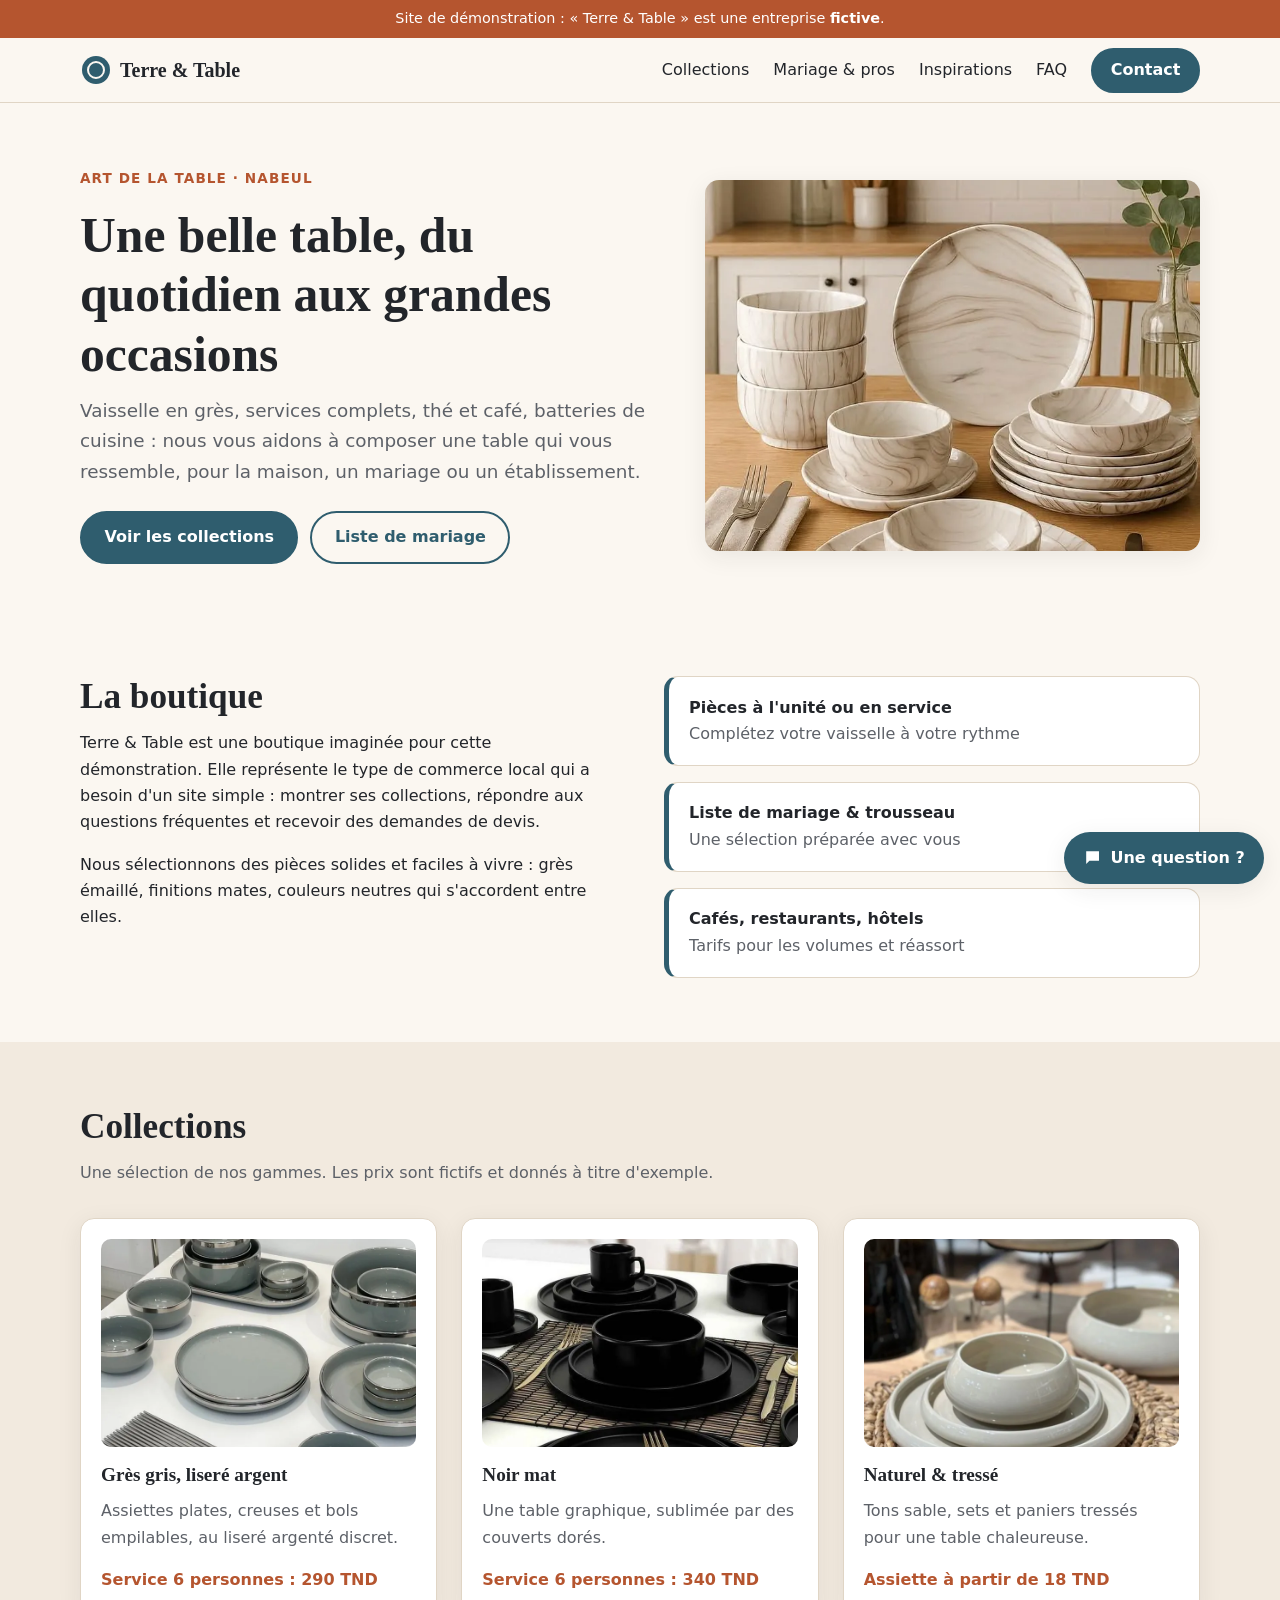
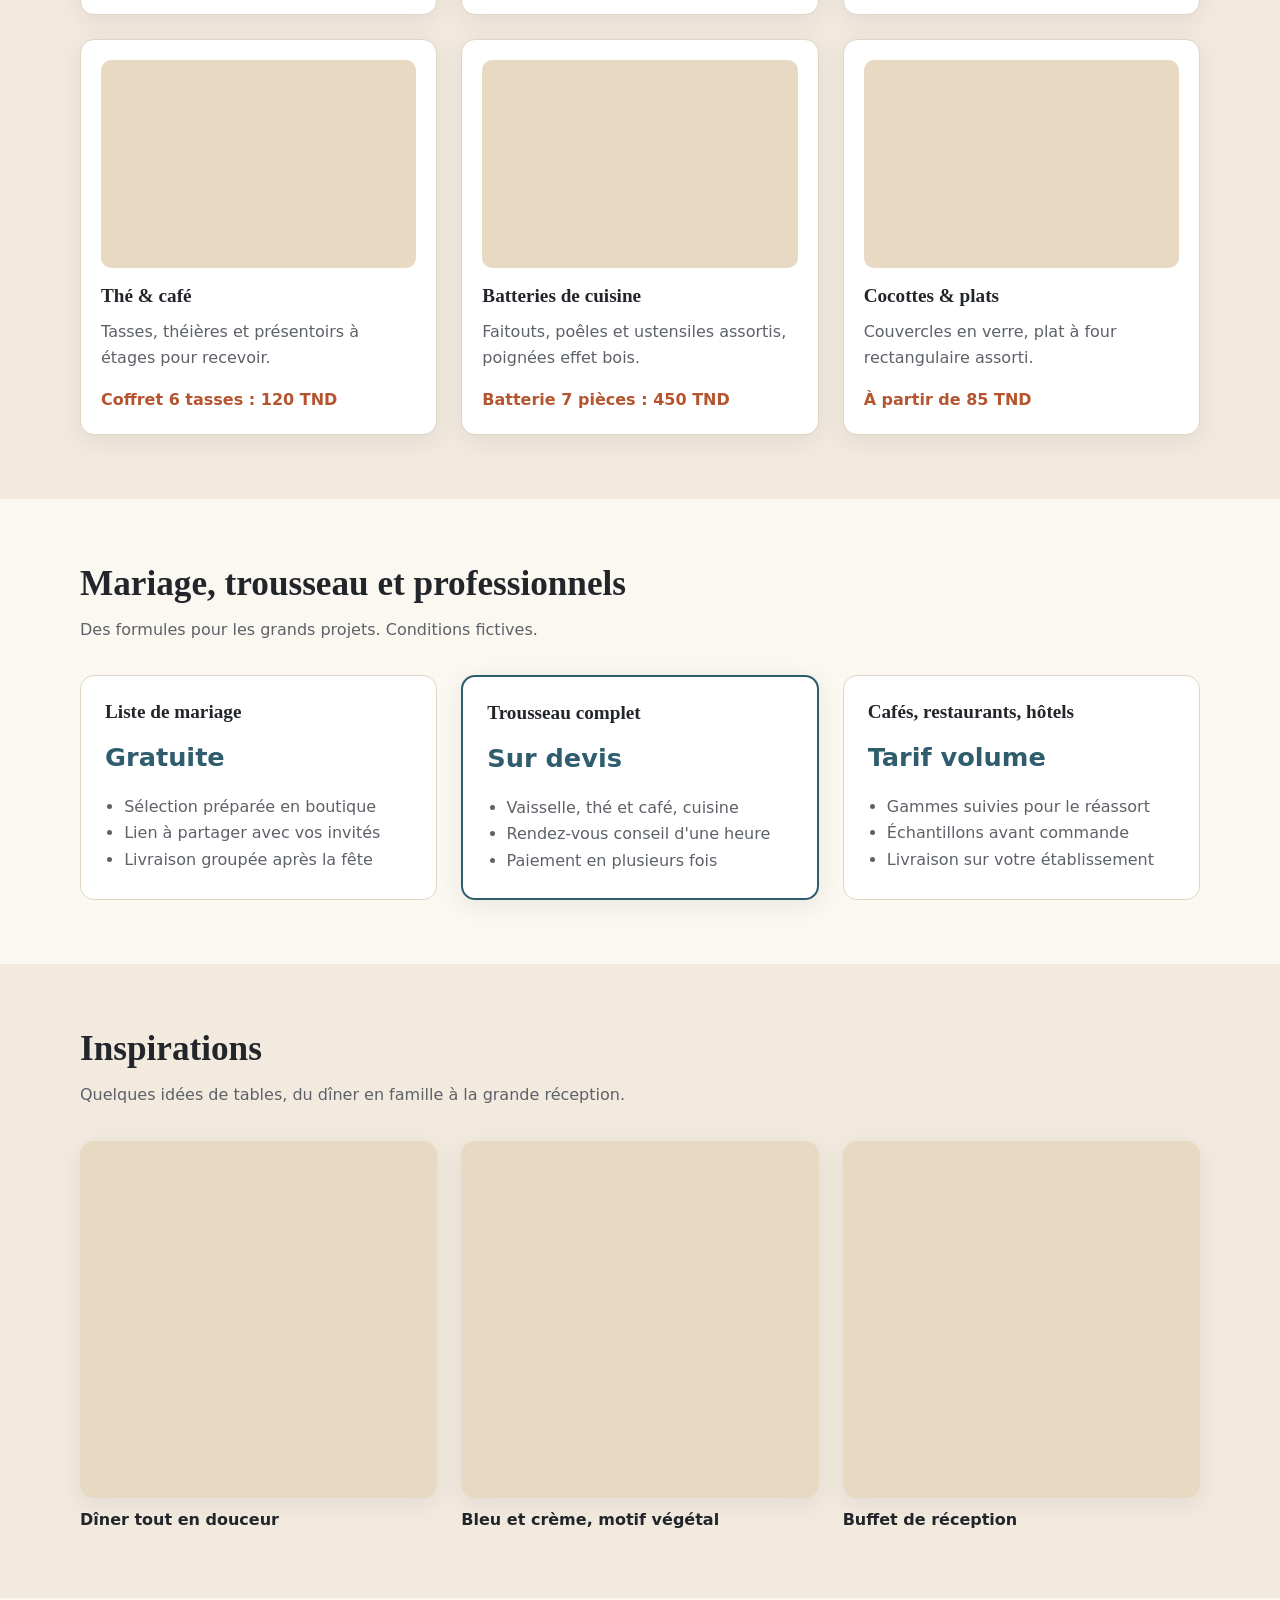
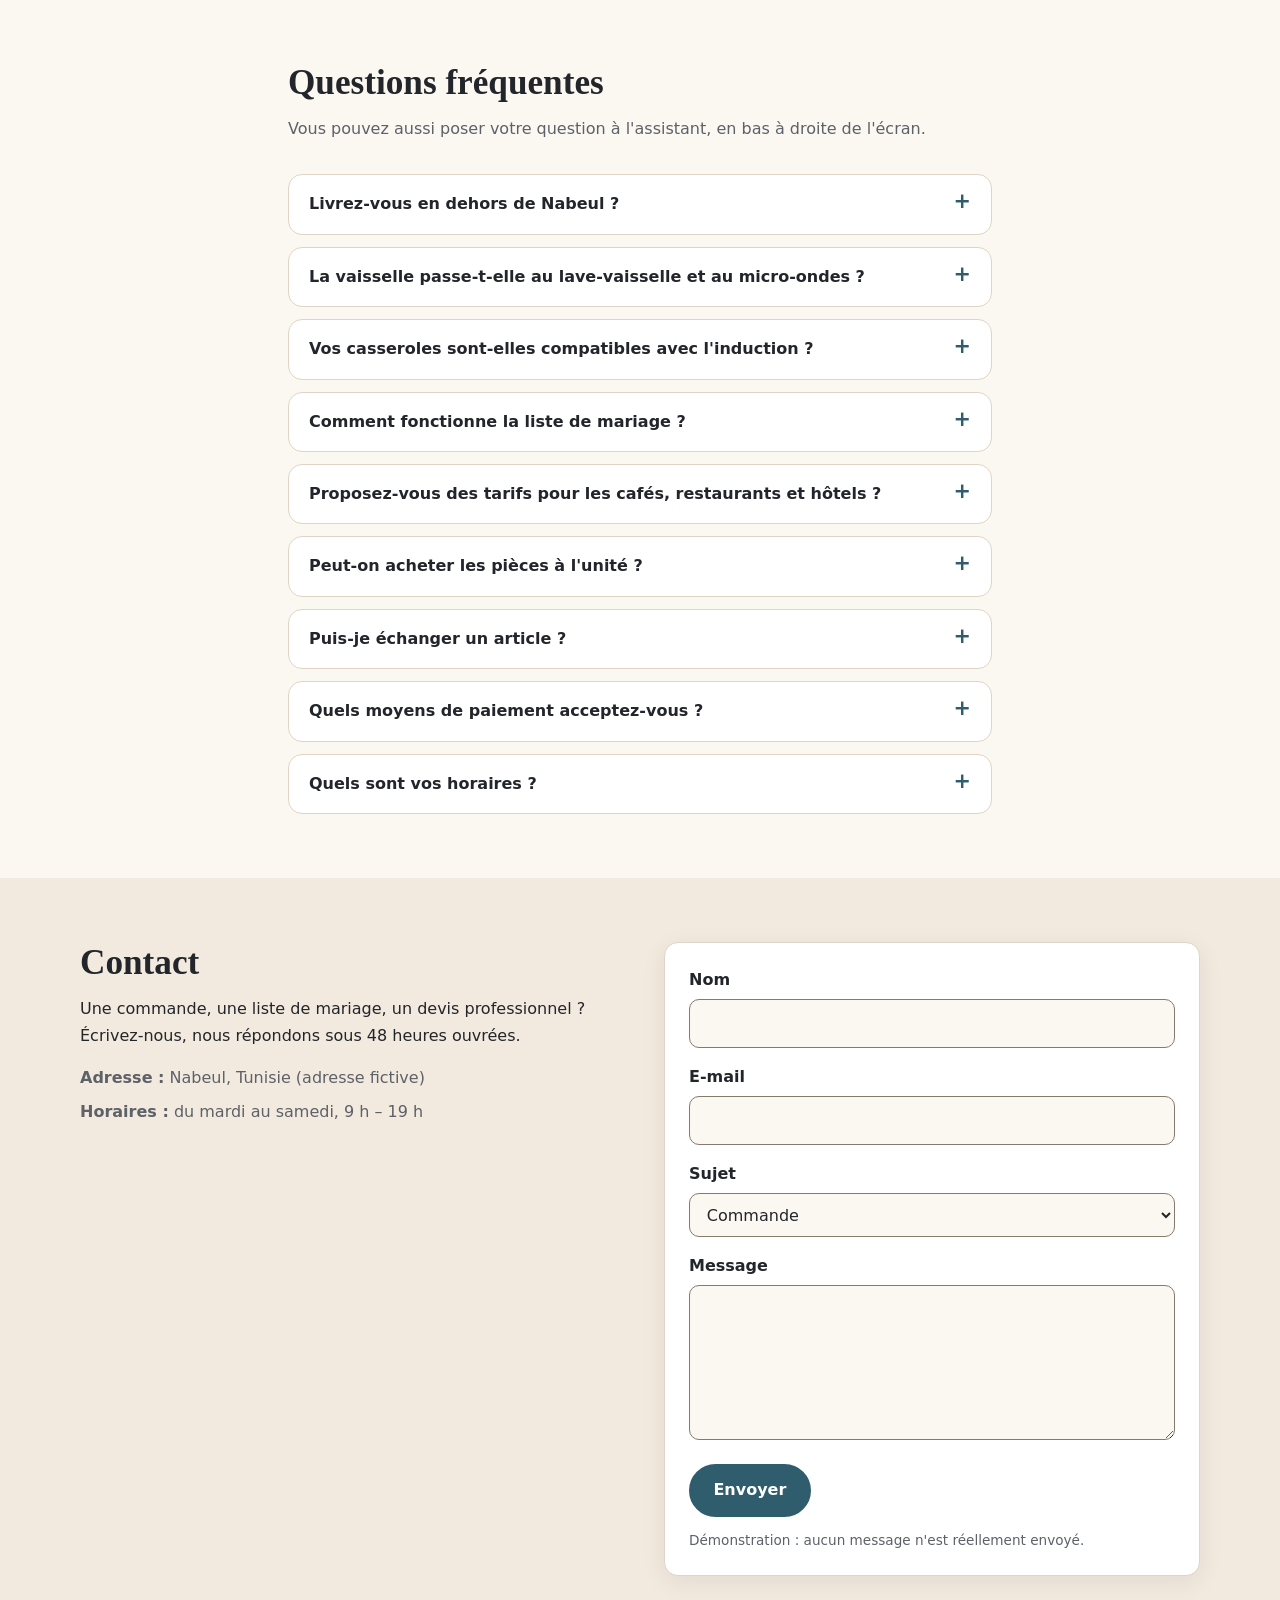
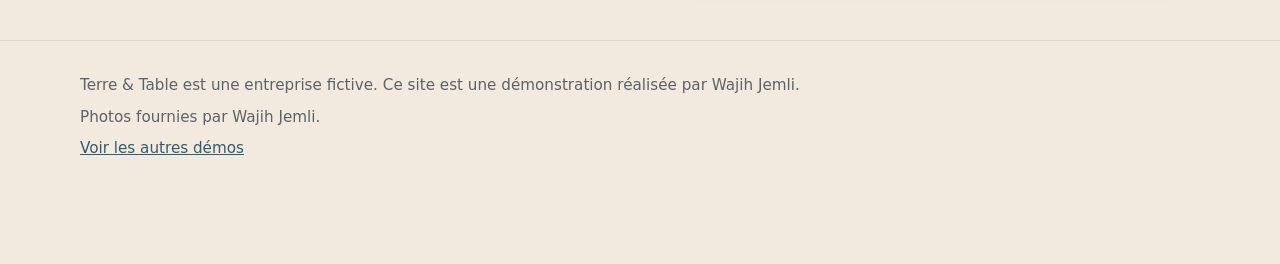
==== commit 11685197: "Site vitrine : boutique d'art de la table avec les photos de Wajih - Remplace l'atelier de céramique" ====
--- a/site-vitrine/index.html
+++ b/site-vitrine/index.html
@@ -3,41 +3,41 @@
 <head>
   <meta charset="utf-8">
   <meta name="viewport" content="width=device-width, initial-scale=1">
-  <title>Atelier Terre &amp; Bleu – Céramique artisanale à Nabeul (démo)</title>
-  <meta name="description" content="Site vitrine de démonstration pour un atelier de céramique fictif à Nabeul : créations, ateliers d'initiation, FAQ avec assistant et formulaire de contact.">
+  <title>Terre &amp; Table – Art de la table à Nabeul (démo)</title>
+  <meta name="description" content="Site vitrine de démonstration pour une boutique fictive d'art de la table à Nabeul : vaisselle, batteries de cuisine, liste de mariage, offre professionnelle, FAQ avec assistant et formulaire de contact.">
   <meta name="robots" content="noindex">
   <meta http-equiv="Content-Security-Policy" content="default-src 'self'; img-src 'self' data:; style-src 'self'; script-src 'self'; form-action 'self'; base-uri 'none'; object-src 'none'">
   <meta name="referrer" content="strict-origin-when-cross-origin">
   <meta name="color-scheme" content="light dark">
-  <meta name="theme-color" content="#1f5f8b">
-  <meta property="og:title" content="Atelier Terre &amp; Bleu – Céramique artisanale à Nabeul (démo)">
-  <meta property="og:description" content="Site vitrine de démonstration pour un atelier de céramique fictif à Nabeul.">
+  <meta name="theme-color" content="#2f5d6e">
+  <meta property="og:title" content="Terre &amp; Table – Art de la table à Nabeul (démo)">
+  <meta property="og:description" content="Site vitrine de démonstration pour une boutique fictive d'art de la table à Nabeul.">
   <meta property="og:type" content="website">
   <meta property="og:locale" content="fr_FR">
-  <meta property="og:image" content="https://wajihjemli.github.io/demos-sites-web/site-vitrine/images/vases-nabeul-1280.webp">
+  <meta property="og:image" content="https://wajihjemli.github.io/demos-sites-web/site-vitrine/images/accueil-cuisine.webp">
   <link rel="stylesheet" href="styles.css">
-  <link rel="icon" href="data:image/svg+xml,%3Csvg xmlns='http://www.w3.org/2000/svg' viewBox='0 0 32 32'%3E%3Ccircle cx='16' cy='16' r='14' fill='%231f5f8b'/%3E%3Cpath d='M10 13h12l-2 10h-8z' fill='%23f6efe4'/%3E%3C/svg%3E">
+  <link rel="icon" href="data:image/svg+xml,%3Csvg xmlns='http://www.w3.org/2000/svg' viewBox='0 0 32 32'%3E%3Ccircle cx='16' cy='16' r='14' fill='%232f5d6e'/%3E%3Ccircle cx='16' cy='16' r='8' fill='none' stroke='%23f6efe4' stroke-width='2'/%3E%3C/svg%3E">
 </head>
 <body>
   <a class="skip-link" href="#contenu">Aller au contenu</a>
   <div class="demo-banner" role="note">
-    Site de démonstration : « Atelier Terre &amp; Bleu » est une entreprise <strong>fictive</strong>.
+    Site de démonstration : « Terre &amp; Table » est une entreprise <strong>fictive</strong>.
   </div>
 
   <header class="site-header">
     <div class="container header-inner">
       <a class="logo" href="#accueil">
-        <svg viewBox="0 0 32 32" aria-hidden="true"><circle cx="16" cy="16" r="14"/><path d="M10 13h12l-2 10h-8z"/></svg>
-        <span>Terre &amp; Bleu</span>
+        <svg viewBox="0 0 32 32" aria-hidden="true"><circle cx="16" cy="16" r="14"/><circle class="logo-ring" cx="16" cy="16" r="8"/></svg>
+        <span>Terre &amp; Table</span>
       </a>
       <button class="menu-toggle" aria-expanded="false" aria-controls="menu">
         <span class="sr-only">Ouvrir le menu</span>
         <span class="bar"></span><span class="bar"></span><span class="bar"></span>
       </button>
       <nav id="menu" class="menu" aria-label="Menu principal">
-        <a href="#atelier">L'atelier</a>
-        <a href="#creations">Créations</a>
-        <a href="#ateliers">Cours</a>
+        <a href="#collections">Collections</a>
+        <a href="#mariage">Mariage &amp; pros</a>
+        <a href="#inspirations">Inspirations</a>
         <a href="#faq">FAQ</a>
         <a class="btn btn-small" href="#contact">Contact</a>
       </nav>
@@ -48,104 +48,139 @@
     <section id="accueil" class="hero">
       <div class="container hero-inner">
         <div class="hero-text">
-          <p class="eyebrow">Céramique artisanale · Nabeul</p>
-          <h1>Des pièces façonnées à la main, pour la table et la maison</h1>
-          <p class="lead">Vaisselle, pièces décoratives et commandes sur mesure, tournées et émaillées dans notre atelier. Venez aussi apprendre le tour lors d'un cours d'initiation.</p>
+          <p class="eyebrow">Art de la table · Nabeul</p>
+          <h1>Une belle table, du quotidien aux grandes occasions</h1>
+          <p class="lead">Vaisselle en grès, services complets, thé et café, batteries de cuisine : nous vous aidons à composer une table qui vous ressemble, pour la maison, un mariage ou un établissement.</p>
           <div class="hero-actions">
-            <a class="btn" href="#creations">Voir les créations</a>
-            <a class="btn btn-ghost" href="#ateliers">Réserver un cours</a>
+            <a class="btn" href="#collections">Voir les collections</a>
+            <a class="btn btn-ghost" href="#mariage">Liste de mariage</a>
           </div>
         </div>
         <figure class="hero-photo">
-          <img src="images/vases-nabeul-1280.webp"
-               srcset="images/vases-nabeul-768.webp 768w, images/vases-nabeul-1280.webp 1280w"
-               sizes="(max-width: 760px) 100vw, 45vw"
-               width="1280" height="720" fetchpriority="high"
-               alt="Rangée de vases en céramique blancs et bleus exposés sur des étagères">
-          <figcaption>Poteries exposées à Nabeul. Photo d'illustration.</figcaption>
+          <img src="images/accueil-cuisine.webp" width="736" height="552" fetchpriority="high"
+               alt="Plan de travail de cuisine avec assiettes et bols effet marbre beige, empilés et dressés">
         </figure>
       </div>
     </section>
 
-    <section id="atelier" class="section">
+    <section id="boutique" class="section">
       <div class="container two-col">
         <div>
-          <h2>L'atelier</h2>
-          <p>Terre &amp; Bleu est un petit atelier imaginé pour cette démonstration. Il représente le type d'entreprise locale qui a besoin d'un site simple : présenter son savoir-faire, répondre aux questions fréquentes et recevoir des demandes.</p>
-          <p>Chaque pièce est tournée, séchée, puis cuite deux fois. Les émaux bleus et blancs rappellent la tradition potière de la région.</p>
+          <h2>La boutique</h2>
+          <p>Terre &amp; Table est une boutique imaginée pour cette démonstration. Elle représente le type de commerce local qui a besoin d'un site simple : montrer ses collections, répondre aux questions fréquentes et recevoir des demandes de devis.</p>
+          <p>Nous sélectionnons des pièces solides et faciles à vivre : grès émaillé, finitions mates, couleurs neutres qui s'accordent entre elles.</p>
         </div>
         <ul class="facts">
-          <li><strong>Fait main</strong><span>Tournage et émaillage à l'atelier</span></li>
-          <li><strong>Sur mesure</strong><span>Services de table pour cafés et restaurants</span></li>
-          <li><strong>Cours</strong><span>Initiation au tour en petit groupe</span></li>
+          <li><strong>Pièces à l'unité ou en service</strong><span>Complétez votre vaisselle à votre rythme</span></li>
+          <li><strong>Liste de mariage &amp; trousseau</strong><span>Une sélection préparée avec vous</span></li>
+          <li><strong>Cafés, restaurants, hôtels</strong><span>Tarifs pour les volumes et réassort</span></li>
         </ul>
       </div>
     </section>
 
-    <section id="creations" class="section section-alt">
+    <section id="collections" class="section section-alt">
       <div class="container">
-        <h2>Créations</h2>
-        <p class="section-intro">Quelques familles de pièces. Les prix sont fictifs et donnés à titre d'exemple ; les photos montrent des céramiques réelles de Nabeul, à titre d'illustration.</p>
+        <h2>Collections</h2>
+        <p class="section-intro">Une sélection de nos gammes. Les prix sont fictifs et donnés à titre d'exemple.</p>
         <div class="cards">
           <article class="card">
-            <img class="card-img" src="images/assiette-nabeul-800.webp" width="800" height="816" loading="lazy" decoding="async" alt="Assiette de Nabeul peinte à la main, décor jaune, vert et noir">
-            <h3>Vaisselle du quotidien</h3>
-            <p>Assiettes, bols et tasses émaillés, compatibles lave-vaisselle.</p>
-            <p class="price">À partir de 25 TND</p>
-          </article>
-          <article class="card">
-            <img class="card-img" src="images/tajine-nabeul-800.webp" width="800" height="656" loading="lazy" decoding="async" alt="Petit tajine bleu et blanc posé sur un plateau en céramique décoré">
-            <h3>Pièces décoratives</h3>
-            <p>Vases, plats de service et carreaux peints à la main.</p>
-            <p class="price">À partir de 60 TND</p>
-          </article>
-          <article class="card">
-            <img class="card-img" src="images/tasse-nabeul-800.webp" width="800" height="623" loading="lazy" decoding="async" alt="Grande tasse en céramique à motifs verts et noirs">
-            <h3>Commandes sur mesure</h3>
-            <p>Services complets pour cafés, restaurants et maisons d'hôtes.</p>
-            <p class="price">Sur devis</p>
-          </article>
-        </div>
-      </div>
-    </section>
-
-    <section id="ateliers" class="section">
+            <img class="card-img" src="images/gres-gris.webp" width="736" height="552" loading="lazy" decoding="async" alt="Assiettes et bols en grès gris à liseré argenté disposés sur une table blanche">
+            <h3>Grès gris, liseré argent</h3>
+            <p>Assiettes plates, creuses et bols empilables, au liseré argenté discret.</p>
+            <p class="price">Service 6 personnes : 290 TND</p>
+          </article>
+          <article class="card">
+            <img class="card-img" src="images/noir-mat.webp" width="736" height="552" loading="lazy" decoding="async" alt="Vaisselle noire mate avec tasses et couverts dorés sur une table dressée">
+            <h3>Noir mat</h3>
+            <p>Une table graphique, sublimée par des couverts dorés.</p>
+            <p class="price">Service 6 personnes : 340 TND</p>
+          </article>
+          <article class="card">
+            <img class="card-img" src="images/beige-rotin.webp" width="736" height="552" loading="lazy" decoding="async" alt="Assiettes et bol beige clair posés sur un set de table rond en fibres tressées">
+            <h3>Naturel &amp; tressé</h3>
+            <p>Tons sable, sets et paniers tressés pour une table chaleureuse.</p>
+            <p class="price">Assiette à partir de 18 TND</p>
+          </article>
+          <article class="card">
+            <img class="card-img" src="images/the-pois.webp" width="736" height="552" loading="lazy" decoding="async" alt="Service à thé blanc à pois noirs, tasses à anses dorées et présentoir à étages">
+            <h3>Thé &amp; café</h3>
+            <p>Tasses, théières et présentoirs à étages pour recevoir.</p>
+            <p class="price">Coffret 6 tasses : 120 TND</p>
+          </article>
+          <article class="card">
+            <img class="card-img" src="images/cuisine-casseroles.webp" width="735" height="551" loading="lazy" decoding="async" alt="Faitouts et poêle noirs à poignées en bois sur un plan de travail de cuisine">
+            <h3>Batteries de cuisine</h3>
+            <p>Faitouts, poêles et ustensiles assortis, poignées effet bois.</p>
+            <p class="price">Batterie 7 pièces : 450 TND</p>
+          </article>
+          <article class="card">
+            <img class="card-img" src="images/faitouts.webp" width="735" height="735" loading="lazy" decoding="async" alt="Ensemble de faitouts et plat rectangulaire noirs avec couvercles en verre et boutons en bois">
+            <h3>Cocottes &amp; plats</h3>
+            <p>Couvercles en verre, plat à four rectangulaire assorti.</p>
+            <p class="price">À partir de 85 TND</p>
+          </article>
+        </div>
+      </div>
+    </section>
+
+    <section id="mariage" class="section">
       <div class="container">
-        <h2>Cours d'initiation</h2>
-        <p class="section-intro">En petit groupe, tout le matériel est fourni. Prix fictifs.</p>
+        <h2>Mariage, trousseau et professionnels</h2>
+        <p class="section-intro">Des formules pour les grands projets. Conditions fictives.</p>
         <div class="offers">
           <div class="offer">
-            <h3>Découverte</h3>
-            <p class="offer-price">70 TND <span>/ personne</span></p>
+            <h3>Liste de mariage</h3>
+            <p class="offer-price">Gratuite</p>
             <ul>
-              <li>2 heures au tour</li>
-              <li>2 pièces façonnées</li>
-              <li>Cuisson et émaillage inclus</li>
+              <li>Sélection préparée en boutique</li>
+              <li>Lien à partager avec vos invités</li>
+              <li>Livraison groupée après la fête</li>
             </ul>
           </div>
           <div class="offer offer-featured">
-            <h3>Week-end</h3>
-            <p class="offer-price">180 TND <span>/ personne</span></p>
-            <ul>
-              <li>2 demi-journées</li>
-              <li>Tournage et décoration</li>
-              <li>Pièces récupérées sous 3 semaines</li>
-            </ul>
-          </div>
-          <div class="offer">
-            <h3>Groupe privé</h3>
+            <h3>Trousseau complet</h3>
             <p class="offer-price">Sur devis</p>
             <ul>
-              <li>De 4 à 8 personnes</li>
-              <li>Anniversaires, équipes, écoles</li>
-              <li>Date au choix</li>
+              <li>Vaisselle, thé et café, cuisine</li>
+              <li>Rendez-vous conseil d'une heure</li>
+              <li>Paiement en plusieurs fois</li>
             </ul>
           </div>
-        </div>
-      </div>
-    </section>
-
-    <section id="faq" class="section section-alt">
+          <div class="offer">
+            <h3>Cafés, restaurants, hôtels</h3>
+            <p class="offer-price">Tarif volume</p>
+            <ul>
+              <li>Gammes suivies pour le réassort</li>
+              <li>Échantillons avant commande</li>
+              <li>Livraison sur votre établissement</li>
+            </ul>
+          </div>
+        </div>
+      </div>
+    </section>
+
+    <section id="inspirations" class="section section-alt">
+      <div class="container">
+        <h2>Inspirations</h2>
+        <p class="section-intro">Quelques idées de tables, du dîner en famille à la grande réception.</p>
+        <div class="gallery">
+          <figure>
+            <img src="images/table-beige.webp" width="736" height="736" loading="lazy" decoding="async" alt="Table ronde nappée de lin dressée avec assiettes et bols beige et verres">
+            <figcaption>Dîner tout en douceur</figcaption>
+          </figure>
+          <figure>
+            <img src="images/service-bleu.webp" width="736" height="736" loading="lazy" decoding="async" alt="Service bleu et crème à motif de branches : assiettes, bols et mugs">
+            <figcaption>Bleu et crème, motif végétal</figcaption>
+          </figure>
+          <figure>
+            <img src="images/buffet-reception.webp" width="735" height="735" loading="lazy" decoding="async" alt="Longue table de buffet avec plats, ramequins et plateaux blancs sur chemin de table noir">
+            <figcaption>Buffet de réception</figcaption>
+          </figure>
+        </div>
+      </div>
+    </section>
+
+    <section id="faq" class="section">
       <div class="container narrow">
         <h2>Questions fréquentes</h2>
         <p class="section-intro">Vous pouvez aussi poser votre question à l'assistant, en bas à droite de l'écran.</p>
@@ -153,14 +188,14 @@
       </div>
     </section>
 
-    <section id="contact" class="section">
+    <section id="contact" class="section section-alt">
       <div class="container two-col">
         <div>
           <h2>Contact</h2>
-          <p>Une commande, un cours, une question ? Écrivez-nous, nous répondons sous 48 heures ouvrées.</p>
+          <p>Une commande, une liste de mariage, un devis professionnel ? Écrivez-nous, nous répondons sous 48 heures ouvrées.</p>
           <ul class="contact-info">
             <li><strong>Adresse :</strong> Nabeul, Tunisie (adresse fictive)</li>
-            <li><strong>Horaires :</strong> du mardi au samedi, 9 h – 18 h</li>
+            <li><strong>Horaires :</strong> du mardi au samedi, 9 h – 19 h</li>
           </ul>
         </div>
         <form id="contact-form" class="form" method="post" action="#" novalidate>
@@ -178,8 +213,9 @@
             <label for="sujet">Sujet</label>
             <select id="sujet" name="sujet">
               <option>Commande</option>
-              <option>Cours d'initiation</option>
-              <option>Commande sur mesure</option>
+              <option>Liste de mariage</option>
+              <option>Trousseau</option>
+              <option>Devis professionnel</option>
               <option>Autre question</option>
             </select>
           </div>
@@ -198,15 +234,9 @@
 
   <footer class="site-footer">
     <div class="container">
-      <p>Atelier Terre &amp; Bleu est une entreprise fictive. Ce site est une démonstration réalisée par Wajih Jemli.</p>
+      <p>Terre &amp; Table est une entreprise fictive. Ce site est une démonstration réalisée par Wajih Jemli.</p>
+      <p>Photos fournies par Wajih Jemli.</p>
       <p><a href="../">Voir les autres démos</a></p>
-      <details class="credits">
-        <summary>Crédits photos</summary>
-        <ul>
-          <li>Poteries exposées à Nabeul : SouthAngel, <a href="https://commons.wikimedia.org/wiki/File:Potteries_in_Nabeul.jpg">Wikimedia Commons</a>, licence <a href="https://creativecommons.org/licenses/by-sa/2.0/deed.fr">CC BY-SA 2.0</a>. Image recadrée et compressée.</li>
-          <li>Assiette, tajine et tasse de Nabeul : Nicholas Johnson, Wikimedia Commons (<a href="https://commons.wikimedia.org/wiki/File:Medium_Nabeul_plate.jpg">1</a>, <a href="https://commons.wikimedia.org/wiki/File:Miniature_tajine_and_stand.jpg">2</a>, <a href="https://commons.wikimedia.org/wiki/File:Tunisian_cup.jpg">3</a>), domaine public (<a href="https://creativecommons.org/publicdomain/zero/1.0/deed.fr">CC0</a>).</li>
-        </ul>
-      </details>
     </div>
   </footer>
 
@@ -217,7 +247,7 @@
     </button>
     <div class="assistant-panel" id="assistant-panel" role="dialog" aria-label="Assistant FAQ" hidden>
       <div class="assistant-head">
-        <strong>Assistant de l'atelier</strong>
+        <strong>Assistant de la boutique</strong>
         <button class="assistant-close" id="assistant-close" aria-label="Fermer l'assistant">×</button>
       </div>
       <div class="assistant-messages" id="assistant-messages" aria-live="polite"></div>
--- a/site-vitrine/styles.css
+++ b/site-vitrine/styles.css
@@ -4,8 +4,8 @@
   --surface: #ffffff;
   --fg: #22252a;
   --muted: #5d6168;
-  --blue: #1f5f8b;
-  --blue-dark: #164766;
+  --blue: #2f5d6e;
+  --blue-dark: #224553;
   --terra: #b5552f;
   --sand: #e8d9c3;
   --border: #e0d5c5;
@@ -25,8 +25,8 @@
     --surface: #22272e;
     --fg: #eef0f2;
     --muted: #a9afb7;
-    --blue: #6aa8d6;
-    --blue-dark: #8cc0e6;
+    --blue: #7fb3c4;
+    --blue-dark: #a3cad7;
     --terra: #e08a63;
     --sand: #3a3229;
     --border: #333a43;
@@ -98,7 +98,7 @@
 }
 .logo svg { width: 2rem; height: 2rem; }
 .logo circle { fill: var(--blue); }
-.logo path { fill: var(--bg); }
+.logo .logo-ring { fill: none; stroke: var(--bg); stroke-width: 2; }
 
 .menu { display: flex; align-items: center; gap: 1.5rem; }
 .menu a:not(.btn) { color: var(--fg); text-decoration: none; font-weight: 500; }
@@ -187,7 +187,7 @@
 .facts span { color: var(--muted); }
 
 /* Cartes créations */
-.cards { display: grid; grid-template-columns: repeat(auto-fit, minmax(15rem, 1fr)); gap: 1.5rem; }
+.cards { display: grid; grid-template-columns: repeat(auto-fill, minmax(min(100%, 18rem), 1fr)); gap: 1.5rem; }
 .card {
   background: var(--surface); border: 1px solid var(--border); border-radius: var(--radius);
   padding: 1.25rem; box-shadow: var(--shadow);
@@ -198,6 +198,15 @@
   display: block; width: 100%; height: 13rem; object-fit: cover;
   border-radius: 10px; margin-bottom: 1rem; background: var(--sand);
 }
+
+/* Galerie */
+.gallery { display: grid; grid-template-columns: repeat(auto-fit, minmax(14rem, 1fr)); gap: 1.5rem; }
+.gallery figure { margin: 0; }
+.gallery img {
+  display: block; width: 100%; height: auto; aspect-ratio: 1; object-fit: cover;
+  border-radius: var(--radius); box-shadow: var(--shadow); background: var(--sand);
+}
+.gallery figcaption { margin-top: 0.6rem; font-weight: 600; }
 
 /* Offres */
 .offers { display: grid; grid-template-columns: repeat(auto-fit, minmax(15rem, 1fr)); gap: 1.5rem; }
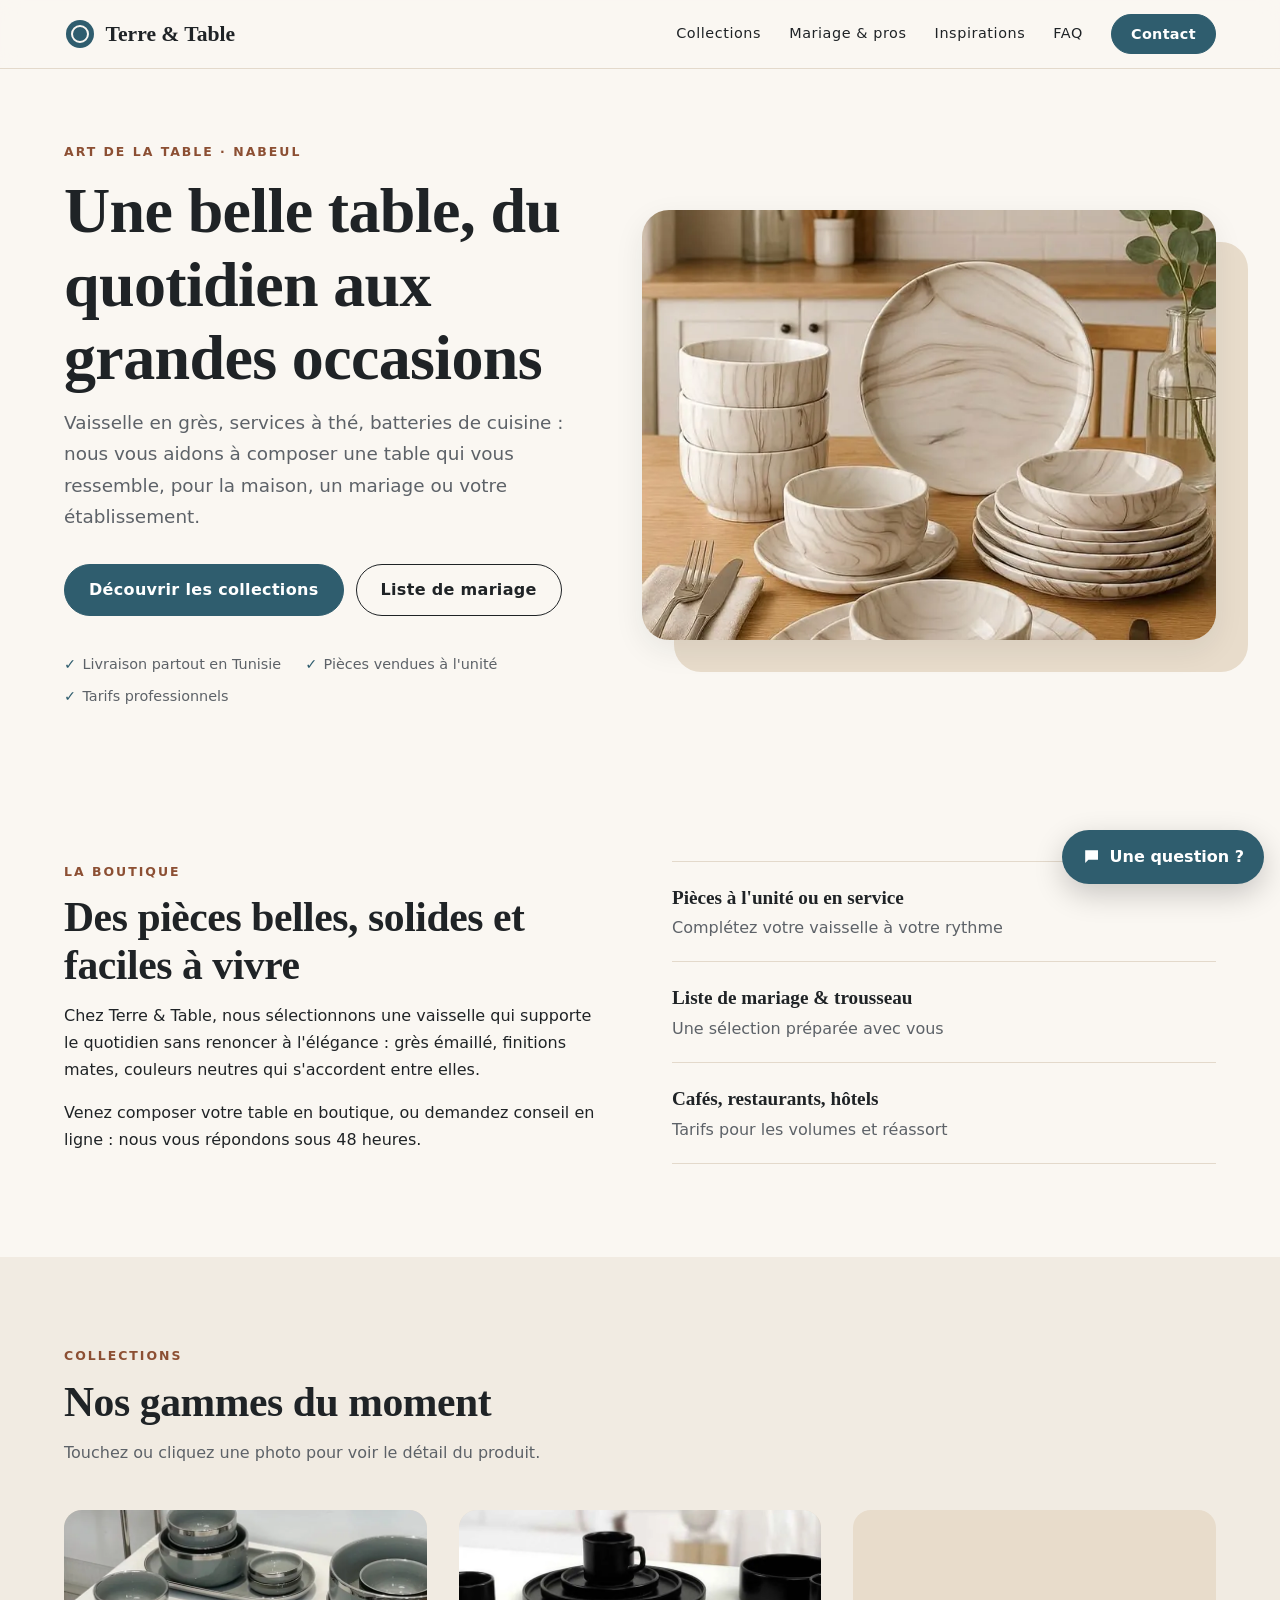
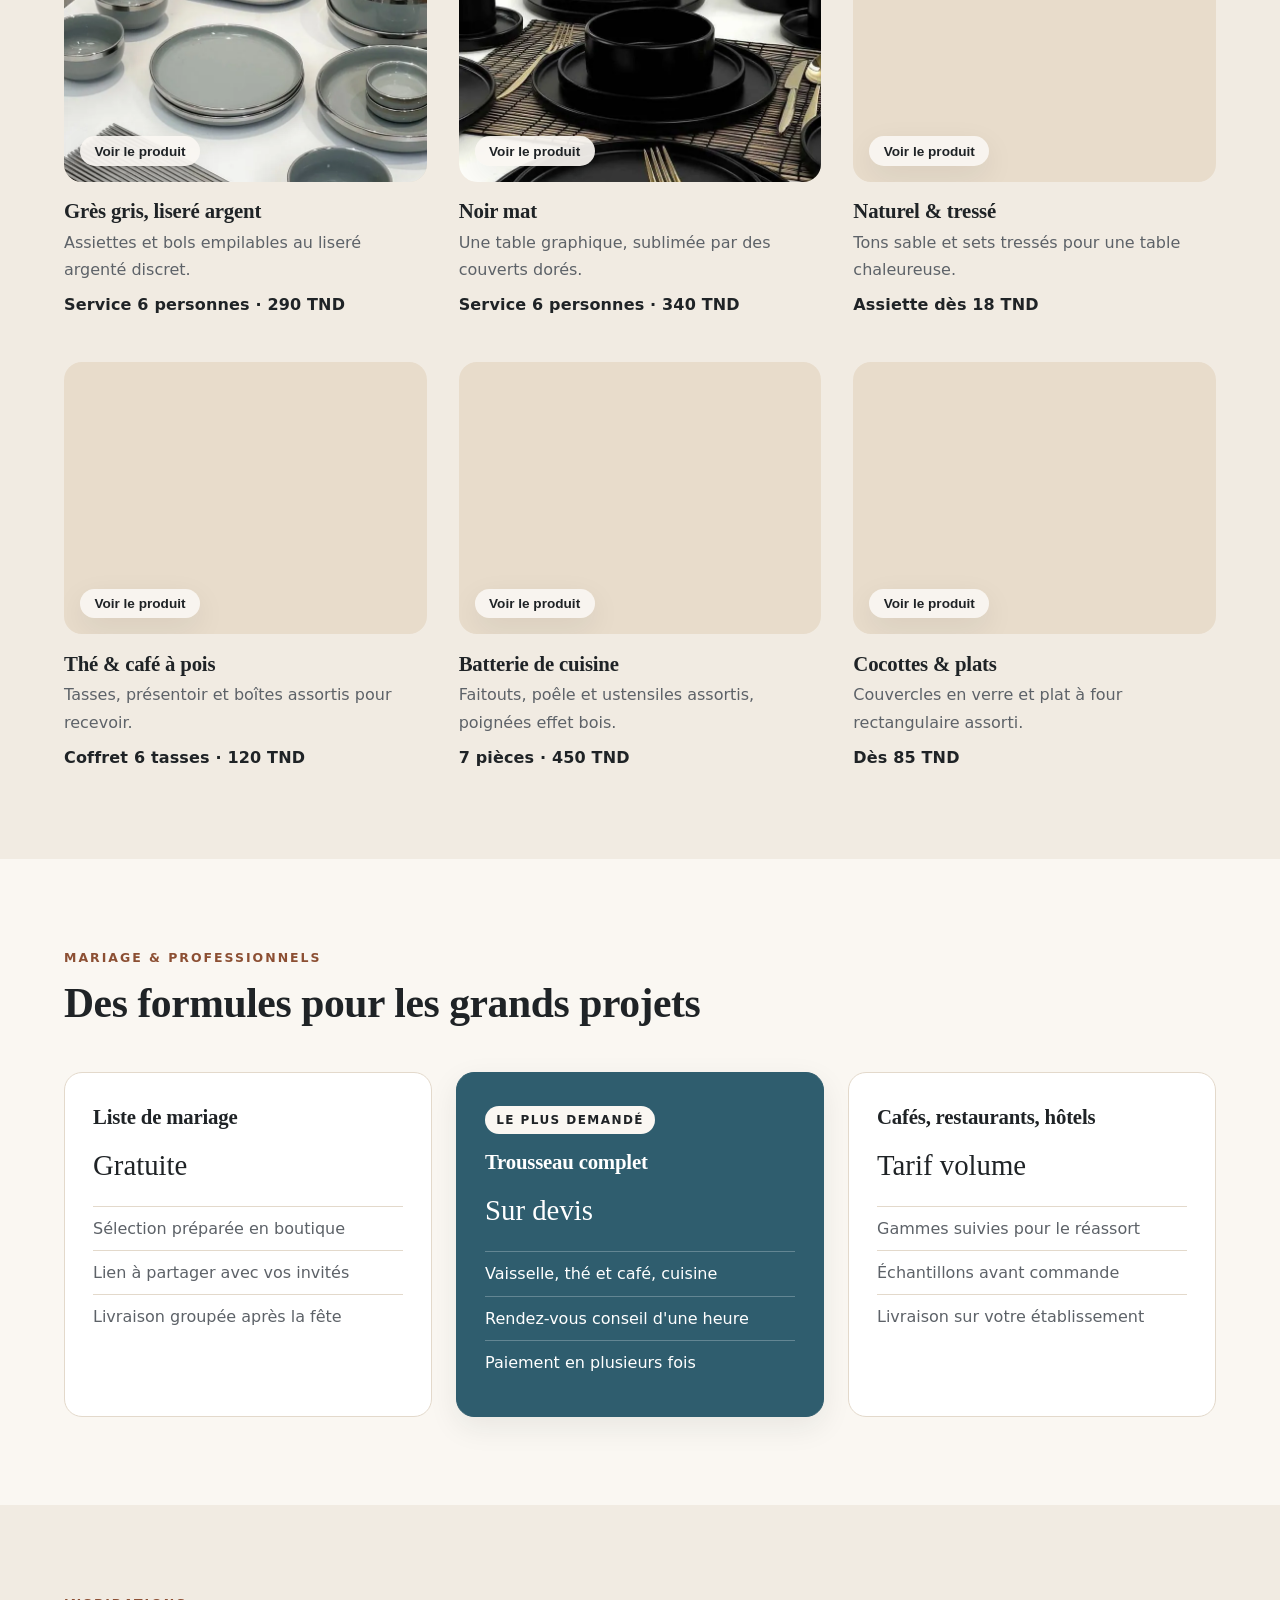
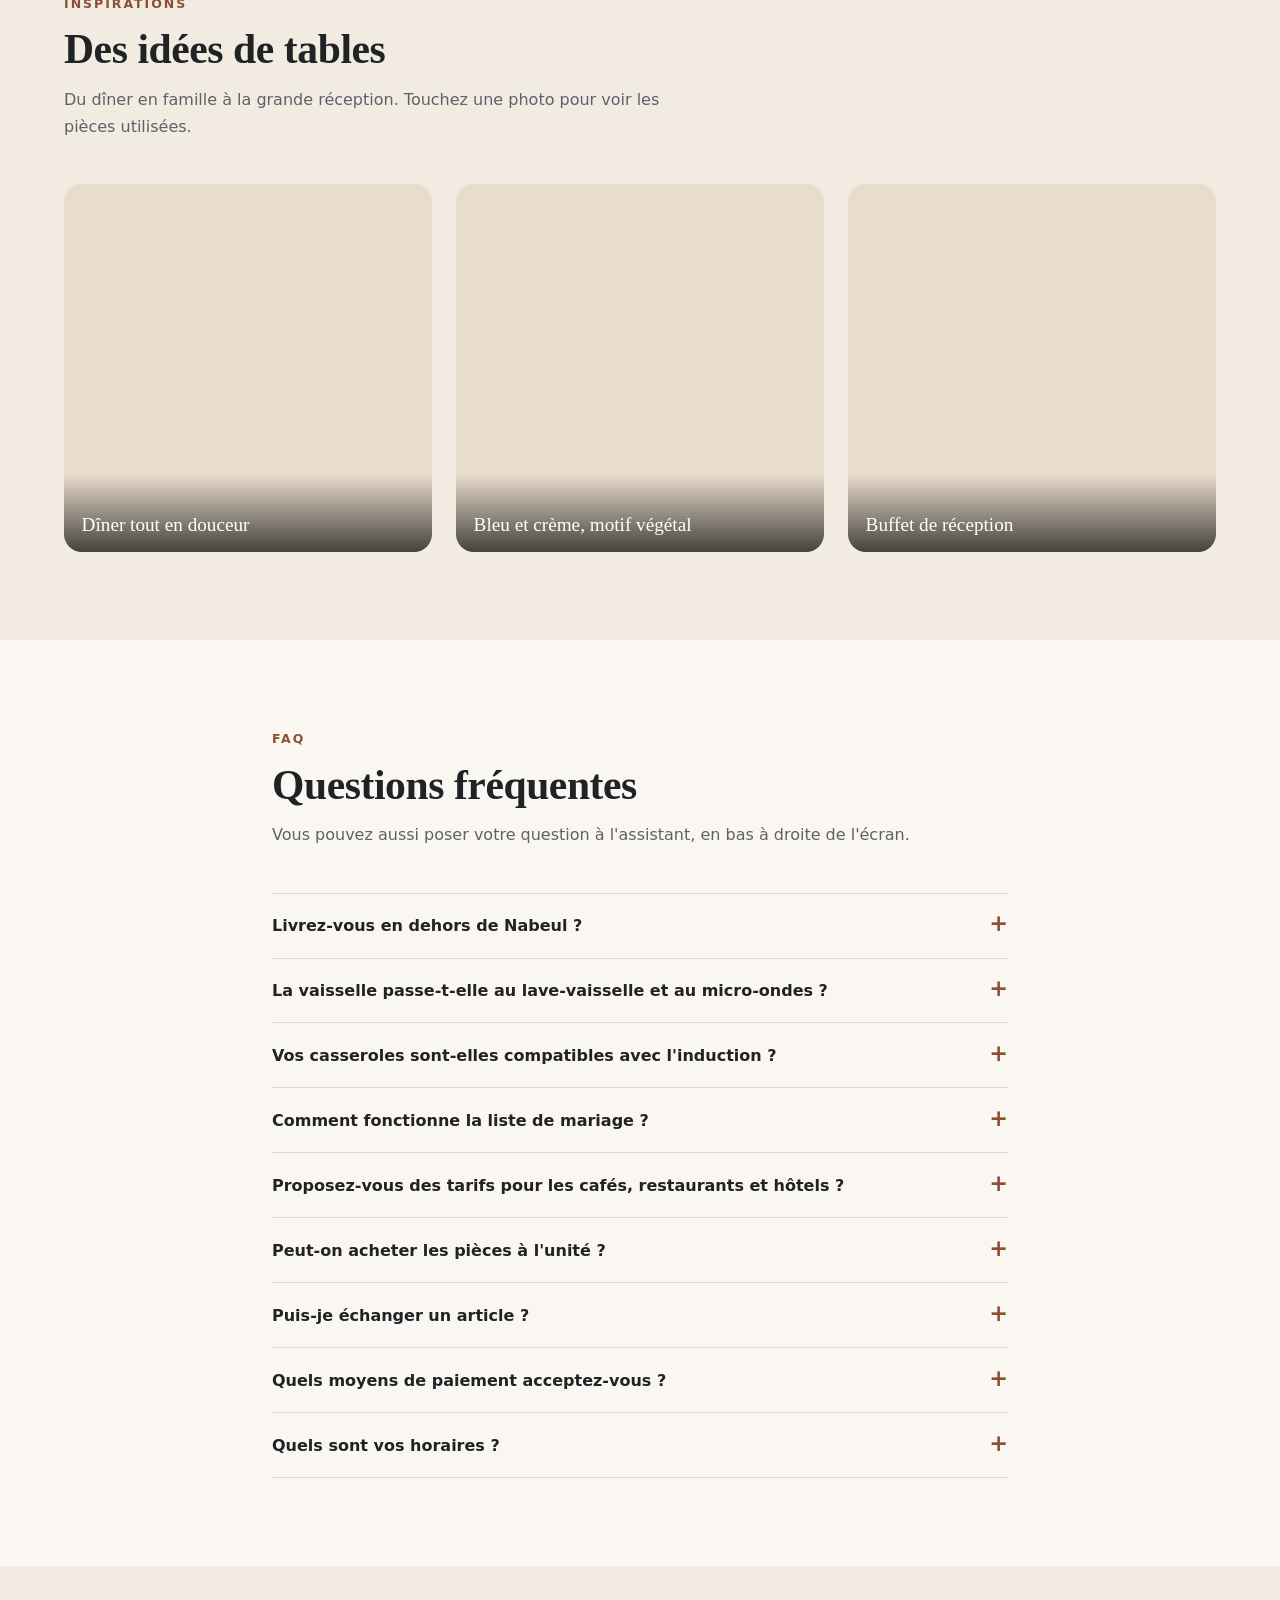
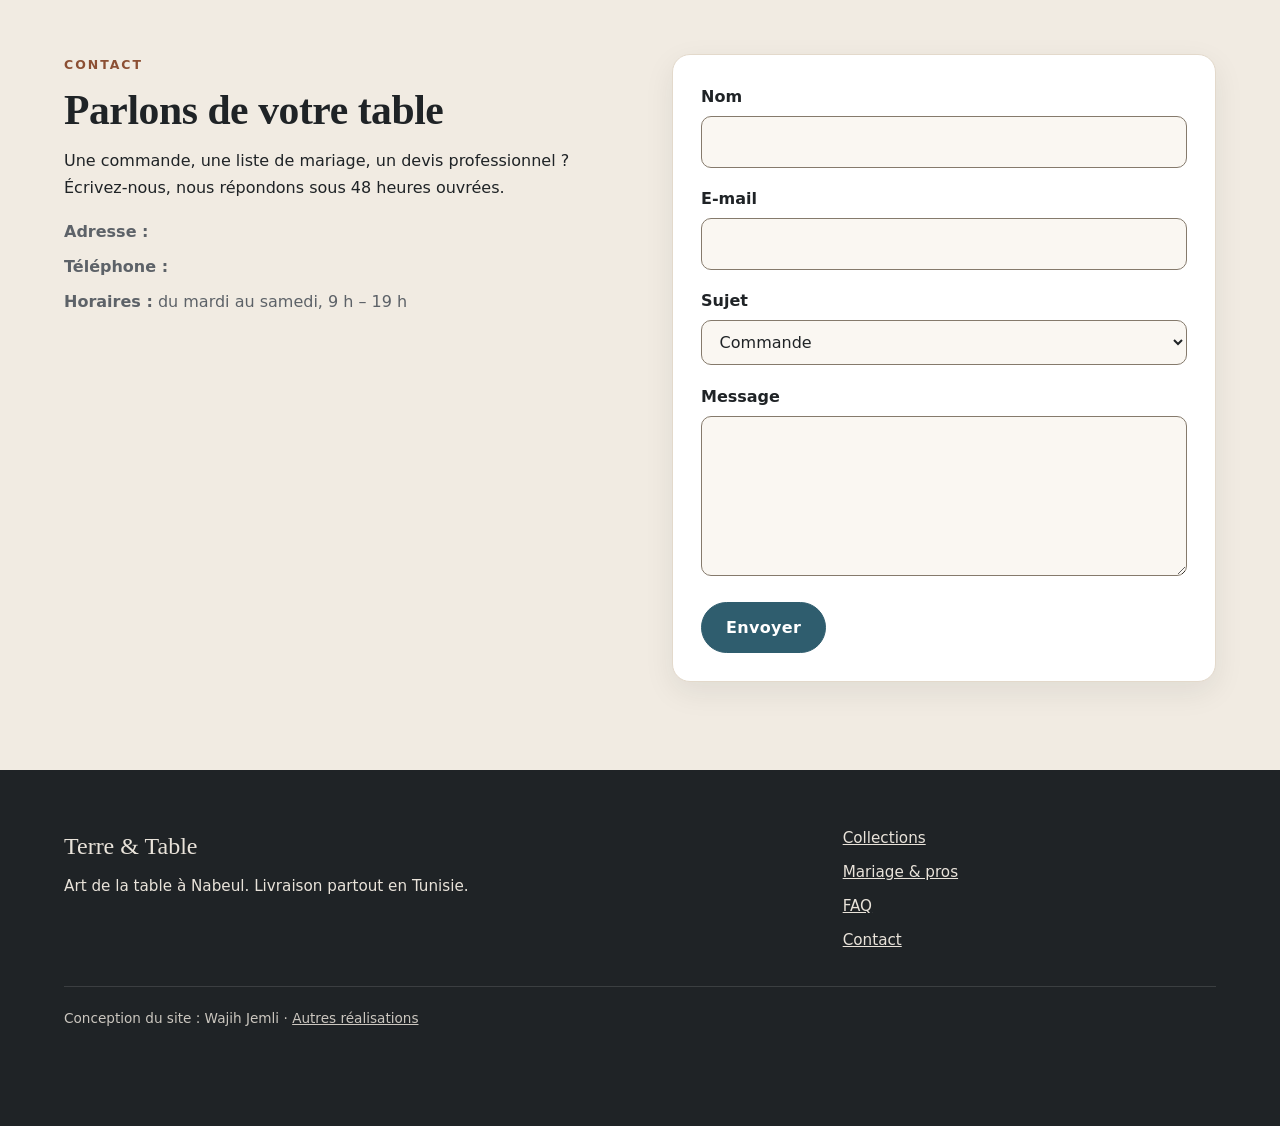
==== commit 7bf235ff: "Site vitrine : design haut de gamme et fiches produits au clic - Refonte visuelle après critique de " ====
--- a/site-vitrine/index.html
+++ b/site-vitrine/index.html
@@ -3,15 +3,15 @@
 <head>
   <meta charset="utf-8">
   <meta name="viewport" content="width=device-width, initial-scale=1">
-  <title>Terre &amp; Table – Art de la table à Nabeul (démo)</title>
-  <meta name="description" content="Site vitrine de démonstration pour une boutique fictive d'art de la table à Nabeul : vaisselle, batteries de cuisine, liste de mariage, offre professionnelle, FAQ avec assistant et formulaire de contact.">
+  <title>Terre &amp; Table – Art de la table à Nabeul</title>
+  <meta name="description" content="Terre &amp; Table, boutique d'art de la table à Nabeul : vaisselle en grès, services à thé, batteries de cuisine, liste de mariage, trousseau et offre pour cafés, restaurants et hôtels. Livraison partout en Tunisie.">
   <meta name="robots" content="noindex">
   <meta http-equiv="Content-Security-Policy" content="default-src 'self'; img-src 'self' data:; style-src 'self'; script-src 'self'; form-action 'self'; base-uri 'none'; object-src 'none'">
   <meta name="referrer" content="strict-origin-when-cross-origin">
   <meta name="color-scheme" content="light dark">
   <meta name="theme-color" content="#2f5d6e">
-  <meta property="og:title" content="Terre &amp; Table – Art de la table à Nabeul (démo)">
-  <meta property="og:description" content="Site vitrine de démonstration pour une boutique fictive d'art de la table à Nabeul.">
+  <meta property="og:title" content="Terre &amp; Table – Art de la table à Nabeul">
+  <meta property="og:description" content="Vaisselle, services à thé, batteries de cuisine, liste de mariage et offre professionnelle.">
   <meta property="og:type" content="website">
   <meta property="og:locale" content="fr_FR">
   <meta property="og:image" content="https://wajihjemli.github.io/demos-sites-web/site-vitrine/images/accueil-cuisine.webp">
@@ -20,9 +20,6 @@
 </head>
 <body>
   <a class="skip-link" href="#contenu">Aller au contenu</a>
-  <div class="demo-banner" role="note">
-    Site de démonstration : « Terre &amp; Table » est une entreprise <strong>fictive</strong>.
-  </div>
 
   <header class="site-header">
     <div class="container header-inner">
@@ -50,11 +47,16 @@
         <div class="hero-text">
           <p class="eyebrow">Art de la table · Nabeul</p>
           <h1>Une belle table, du quotidien aux grandes occasions</h1>
-          <p class="lead">Vaisselle en grès, services complets, thé et café, batteries de cuisine : nous vous aidons à composer une table qui vous ressemble, pour la maison, un mariage ou un établissement.</p>
+          <p class="lead">Vaisselle en grès, services à thé, batteries de cuisine : nous vous aidons à composer une table qui vous ressemble, pour la maison, un mariage ou votre établissement.</p>
           <div class="hero-actions">
-            <a class="btn" href="#collections">Voir les collections</a>
+            <a class="btn" href="#collections">Découvrir les collections</a>
             <a class="btn btn-ghost" href="#mariage">Liste de mariage</a>
           </div>
+          <ul class="reassurance" aria-label="Nos engagements">
+            <li>Livraison partout en Tunisie</li>
+            <li>Pièces vendues à l'unité</li>
+            <li>Tarifs professionnels</li>
+          </ul>
         </div>
         <figure class="hero-photo">
           <img src="images/accueil-cuisine.webp" width="736" height="552" fetchpriority="high"
@@ -66,9 +68,10 @@
     <section id="boutique" class="section">
       <div class="container two-col">
         <div>
-          <h2>La boutique</h2>
-          <p>Terre &amp; Table est une boutique imaginée pour cette démonstration. Elle représente le type de commerce local qui a besoin d'un site simple : montrer ses collections, répondre aux questions fréquentes et recevoir des demandes de devis.</p>
-          <p>Nous sélectionnons des pièces solides et faciles à vivre : grès émaillé, finitions mates, couleurs neutres qui s'accordent entre elles.</p>
+          <p class="eyebrow">La boutique</p>
+          <h2>Des pièces belles, solides et faciles à vivre</h2>
+          <p>Chez Terre &amp; Table, nous sélectionnons une vaisselle qui supporte le quotidien sans renoncer à l'élégance : grès émaillé, finitions mates, couleurs neutres qui s'accordent entre elles.</p>
+          <p>Venez composer votre table en boutique, ou demandez conseil en ligne : nous vous répondons sous 48 heures.</p>
         </div>
         <ul class="facts">
           <li><strong>Pièces à l'unité ou en service</strong><span>Complétez votre vaisselle à votre rythme</span></li>
@@ -80,44 +83,71 @@
 
     <section id="collections" class="section section-alt">
       <div class="container">
-        <h2>Collections</h2>
-        <p class="section-intro">Une sélection de nos gammes. Les prix sont fictifs et donnés à titre d'exemple.</p>
-        <div class="cards">
-          <article class="card">
-            <img class="card-img" src="images/gres-gris.webp" width="736" height="552" loading="lazy" decoding="async" alt="Assiettes et bols en grès gris à liseré argenté disposés sur une table blanche">
+        <div class="section-head">
+          <p class="eyebrow">Collections</p>
+          <h2>Nos gammes du moment</h2>
+          <p class="section-intro">Touchez ou cliquez une photo pour voir le détail du produit.</p>
+        </div>
+        <div class="products">
+          <article class="product">
+            <button type="button" class="product-media" data-product="gres-gris" aria-haspopup="dialog">
+              <img src="images/gres-gris.webp" width="736" height="552" loading="lazy" decoding="async" alt="Assiettes et bols en grès gris à liseré argenté disposés sur une table blanche">
+              <span class="product-cta" aria-hidden="true">Voir le produit</span>
+              <span class="sr-only">Voir le détail : Grès gris, liseré argent</span>
+            </button>
             <h3>Grès gris, liseré argent</h3>
-            <p>Assiettes plates, creuses et bols empilables, au liseré argenté discret.</p>
-            <p class="price">Service 6 personnes : 290 TND</p>
-          </article>
-          <article class="card">
-            <img class="card-img" src="images/noir-mat.webp" width="736" height="552" loading="lazy" decoding="async" alt="Vaisselle noire mate avec tasses et couverts dorés sur une table dressée">
+            <p>Assiettes et bols empilables au liseré argenté discret.</p>
+            <p class="price">Service 6 personnes · 290 TND</p>
+          </article>
+          <article class="product">
+            <button type="button" class="product-media" data-product="noir-mat" aria-haspopup="dialog">
+              <img src="images/noir-mat.webp" width="736" height="552" loading="lazy" decoding="async" alt="Vaisselle noire mate avec tasses et couverts dorés sur une table dressée">
+              <span class="product-cta" aria-hidden="true">Voir le produit</span>
+              <span class="sr-only">Voir le détail : Noir mat</span>
+            </button>
             <h3>Noir mat</h3>
             <p>Une table graphique, sublimée par des couverts dorés.</p>
-            <p class="price">Service 6 personnes : 340 TND</p>
-          </article>
-          <article class="card">
-            <img class="card-img" src="images/beige-rotin.webp" width="736" height="552" loading="lazy" decoding="async" alt="Assiettes et bol beige clair posés sur un set de table rond en fibres tressées">
+            <p class="price">Service 6 personnes · 340 TND</p>
+          </article>
+          <article class="product">
+            <button type="button" class="product-media" data-product="beige-rotin" aria-haspopup="dialog">
+              <img src="images/beige-rotin.webp" width="736" height="552" loading="lazy" decoding="async" alt="Assiettes et bol beige clair posés sur un set de table rond en fibres tressées">
+              <span class="product-cta" aria-hidden="true">Voir le produit</span>
+              <span class="sr-only">Voir le détail : Naturel et tressé</span>
+            </button>
             <h3>Naturel &amp; tressé</h3>
-            <p>Tons sable, sets et paniers tressés pour une table chaleureuse.</p>
-            <p class="price">Assiette à partir de 18 TND</p>
-          </article>
-          <article class="card">
-            <img class="card-img" src="images/the-pois.webp" width="736" height="552" loading="lazy" decoding="async" alt="Service à thé blanc à pois noirs, tasses à anses dorées et présentoir à étages">
-            <h3>Thé &amp; café</h3>
-            <p>Tasses, théières et présentoirs à étages pour recevoir.</p>
-            <p class="price">Coffret 6 tasses : 120 TND</p>
-          </article>
-          <article class="card">
-            <img class="card-img" src="images/cuisine-casseroles.webp" width="735" height="551" loading="lazy" decoding="async" alt="Faitouts et poêle noirs à poignées en bois sur un plan de travail de cuisine">
-            <h3>Batteries de cuisine</h3>
-            <p>Faitouts, poêles et ustensiles assortis, poignées effet bois.</p>
-            <p class="price">Batterie 7 pièces : 450 TND</p>
-          </article>
-          <article class="card">
-            <img class="card-img" src="images/faitouts.webp" width="735" height="735" loading="lazy" decoding="async" alt="Ensemble de faitouts et plat rectangulaire noirs avec couvercles en verre et boutons en bois">
+            <p>Tons sable et sets tressés pour une table chaleureuse.</p>
+            <p class="price">Assiette dès 18 TND</p>
+          </article>
+          <article class="product">
+            <button type="button" class="product-media" data-product="the-pois" aria-haspopup="dialog">
+              <img src="images/the-pois.webp" width="736" height="552" loading="lazy" decoding="async" alt="Service à thé blanc à pois noirs, tasses à anses dorées et présentoir à étages">
+              <span class="product-cta" aria-hidden="true">Voir le produit</span>
+              <span class="sr-only">Voir le détail : Thé et café à pois</span>
+            </button>
+            <h3>Thé &amp; café à pois</h3>
+            <p>Tasses, présentoir et boîtes assortis pour recevoir.</p>
+            <p class="price">Coffret 6 tasses · 120 TND</p>
+          </article>
+          <article class="product">
+            <button type="button" class="product-media" data-product="cuisine-casseroles" aria-haspopup="dialog">
+              <img src="images/cuisine-casseroles.webp" width="735" height="551" loading="lazy" decoding="async" alt="Faitouts et poêle noirs à poignées en bois sur un plan de travail de cuisine">
+              <span class="product-cta" aria-hidden="true">Voir le produit</span>
+              <span class="sr-only">Voir le détail : Batterie de cuisine</span>
+            </button>
+            <h3>Batterie de cuisine</h3>
+            <p>Faitouts, poêle et ustensiles assortis, poignées effet bois.</p>
+            <p class="price">7 pièces · 450 TND</p>
+          </article>
+          <article class="product">
+            <button type="button" class="product-media" data-product="faitouts" aria-haspopup="dialog">
+              <img src="images/faitouts.webp" width="735" height="735" loading="lazy" decoding="async" alt="Ensemble de faitouts et plat rectangulaire noirs avec couvercles en verre et boutons en bois">
+              <span class="product-cta" aria-hidden="true">Voir le produit</span>
+              <span class="sr-only">Voir le détail : Cocottes et plats</span>
+            </button>
             <h3>Cocottes &amp; plats</h3>
-            <p>Couvercles en verre, plat à four rectangulaire assorti.</p>
-            <p class="price">À partir de 85 TND</p>
+            <p>Couvercles en verre et plat à four rectangulaire assorti.</p>
+            <p class="price">Dès 85 TND</p>
           </article>
         </div>
       </div>
@@ -125,8 +155,10 @@
 
     <section id="mariage" class="section">
       <div class="container">
-        <h2>Mariage, trousseau et professionnels</h2>
-        <p class="section-intro">Des formules pour les grands projets. Conditions fictives.</p>
+        <div class="section-head">
+          <p class="eyebrow">Mariage &amp; professionnels</p>
+          <h2>Des formules pour les grands projets</h2>
+        </div>
         <div class="offers">
           <div class="offer">
             <h3>Liste de mariage</h3>
@@ -138,6 +170,7 @@
             </ul>
           </div>
           <div class="offer offer-featured">
+            <p class="offer-badge">Le plus demandé</p>
             <h3>Trousseau complet</h3>
             <p class="offer-price">Sur devis</p>
             <ul>
@@ -161,29 +194,35 @@
 
     <section id="inspirations" class="section section-alt">
       <div class="container">
-        <h2>Inspirations</h2>
-        <p class="section-intro">Quelques idées de tables, du dîner en famille à la grande réception.</p>
+        <div class="section-head">
+          <p class="eyebrow">Inspirations</p>
+          <h2>Des idées de tables</h2>
+          <p class="section-intro">Du dîner en famille à la grande réception. Touchez une photo pour voir les pièces utilisées.</p>
+        </div>
         <div class="gallery">
-          <figure>
+          <button type="button" class="gallery-item product-media" data-product="table-beige" aria-haspopup="dialog">
             <img src="images/table-beige.webp" width="736" height="736" loading="lazy" decoding="async" alt="Table ronde nappée de lin dressée avec assiettes et bols beige et verres">
-            <figcaption>Dîner tout en douceur</figcaption>
-          </figure>
-          <figure>
+            <span class="gallery-caption">Dîner tout en douceur</span>
+          </button>
+          <button type="button" class="gallery-item product-media" data-product="service-bleu" aria-haspopup="dialog">
             <img src="images/service-bleu.webp" width="736" height="736" loading="lazy" decoding="async" alt="Service bleu et crème à motif de branches : assiettes, bols et mugs">
-            <figcaption>Bleu et crème, motif végétal</figcaption>
-          </figure>
-          <figure>
+            <span class="gallery-caption">Bleu et crème, motif végétal</span>
+          </button>
+          <button type="button" class="gallery-item product-media" data-product="buffet-reception" aria-haspopup="dialog">
             <img src="images/buffet-reception.webp" width="735" height="735" loading="lazy" decoding="async" alt="Longue table de buffet avec plats, ramequins et plateaux blancs sur chemin de table noir">
-            <figcaption>Buffet de réception</figcaption>
-          </figure>
+            <span class="gallery-caption">Buffet de réception</span>
+          </button>
         </div>
       </div>
     </section>
 
     <section id="faq" class="section">
       <div class="container narrow">
-        <h2>Questions fréquentes</h2>
-        <p class="section-intro">Vous pouvez aussi poser votre question à l'assistant, en bas à droite de l'écran.</p>
+        <div class="section-head">
+          <p class="eyebrow">FAQ</p>
+          <h2>Questions fréquentes</h2>
+          <p class="section-intro">Vous pouvez aussi poser votre question à l'assistant, en bas à droite de l'écran.</p>
+        </div>
         <div id="faq-list" class="faq-list"></div>
       </div>
     </section>
@@ -191,10 +230,12 @@
     <section id="contact" class="section section-alt">
       <div class="container two-col">
         <div>
-          <h2>Contact</h2>
+          <p class="eyebrow">Contact</p>
+          <h2>Parlons de votre table</h2>
           <p>Une commande, une liste de mariage, un devis professionnel ? Écrivez-nous, nous répondons sous 48 heures ouvrées.</p>
           <ul class="contact-info">
-            <li><strong>Adresse :</strong> Nabeul, Tunisie (adresse fictive)</li>
+            <li><strong>Adresse :</strong> <span class="contact-value"></span></li>
+            <li><strong>Téléphone :</strong> <span class="contact-value"></span></li>
             <li><strong>Horaires :</strong> du mardi au samedi, 9 h – 19 h</li>
           </ul>
         </div>
@@ -225,7 +266,6 @@
             <p class="error" id="message-error"></p>
           </div>
           <button class="btn" type="submit">Envoyer</button>
-          <p class="form-note">Démonstration : aucun message n'est réellement envoyé.</p>
           <p class="form-success" id="form-success" role="status" hidden></p>
         </form>
       </div>
@@ -233,12 +273,43 @@
   </main>
 
   <footer class="site-footer">
-    <div class="container">
-      <p>Terre &amp; Table est une entreprise fictive. Ce site est une démonstration réalisée par Wajih Jemli.</p>
-      <p>Photos fournies par Wajih Jemli.</p>
-      <p><a href="../">Voir les autres démos</a></p>
+    <div class="container footer-inner">
+      <div>
+        <p class="footer-logo">Terre &amp; Table</p>
+        <p>Art de la table à Nabeul. Livraison partout en Tunisie.</p>
+      </div>
+      <nav aria-label="Liens du pied de page">
+        <a href="#collections">Collections</a>
+        <a href="#mariage">Mariage &amp; pros</a>
+        <a href="#faq">FAQ</a>
+        <a href="#contact">Contact</a>
+      </nav>
+      <p class="footer-credit">Conception du site : Wajih Jemli · <a href="../">Autres réalisations</a></p>
     </div>
   </footer>
+
+  <dialog class="product-dialog" id="product-dialog" aria-labelledby="product-name">
+    <div class="dialog-inner">
+      <button type="button" class="dialog-close" id="dialog-close" aria-label="Fermer la fiche produit" autofocus>×</button>
+      <figure class="dialog-media">
+        <img id="product-image" src="data:," alt="">
+      </figure>
+      <div class="dialog-body">
+        <p class="eyebrow" id="product-category"></p>
+        <h2 id="product-name"></h2>
+        <p class="dialog-price" id="product-price"></p>
+        <p class="dialog-lead" id="product-presentation"></p>
+        <p id="product-description"></p>
+        <h3>Sur la photo</h3>
+        <p id="product-photo"></p>
+        <dl class="dialog-details" id="product-details"></dl>
+        <div class="dialog-actions">
+          <button type="button" class="btn" id="product-request">Demander ce produit</button>
+          <button type="button" class="btn btn-ghost" id="product-back">Continuer la visite</button>
+        </div>
+      </div>
+    </div>
+  </dialog>
 
   <div class="assistant" id="assistant">
     <button class="assistant-toggle" id="assistant-toggle" aria-expanded="false" aria-controls="assistant-panel">
--- a/site-vitrine/styles.css
+++ b/site-vitrine/styles.css
@@ -1,39 +1,45 @@
 :root {
-  --bg: #fbf7f1;
-  --bg-alt: #f2eadf;
+  --bg: #faf7f2;
+  --bg-alt: #f1ebe2;
   --surface: #ffffff;
-  --fg: #22252a;
-  --muted: #5d6168;
+  --fg: #1f2326;
+  --muted: #5d6268;
   --blue: #2f5d6e;
   --blue-dark: #224553;
-  --terra: #b5552f;
-  --sand: #e8d9c3;
-  --border: #e0d5c5;
+  --clay: #8c4f33;
+  --sand: #e8dccb;
+  --line: #e3d9cb;
   --field-border: #857a6c;
+  --footer-bg: #1f2326;
+  --footer-fg: #e9e3da;
+  --on-accent: #ffffff;
   --danger: #b3261e;
   --success: #1e7b45;
-  --radius: 14px;
-  --shadow: 0 6px 24px rgba(34, 37, 42, 0.08);
-  --font-title: Georgia, "Times New Roman", serif;
+  --radius: 18px;
+  --shadow: 0 10px 30px rgba(31, 35, 38, 0.08);
+  --font-title: "Iowan Old Style", "Palatino Linotype", Palatino, "Book Antiqua", Georgia, serif;
   --font-body: system-ui, -apple-system, "Segoe UI", Roboto, sans-serif;
 }
 
 @media (prefers-color-scheme: dark) {
   :root {
-    --bg: #15181c;
-    --bg-alt: #1c2026;
-    --surface: #22272e;
+    --bg: #15181b;
+    --bg-alt: #1c2024;
+    --surface: #23282d;
     --fg: #eef0f2;
     --muted: #a9afb7;
     --blue: #7fb3c4;
     --blue-dark: #a3cad7;
-    --terra: #e08a63;
+    --clay: #dd9a78;
     --sand: #3a3229;
-    --border: #333a43;
+    --line: #333a42;
     --field-border: #7d8692;
+    --footer-bg: #0f1113;
+    --footer-fg: #d9d4cc;
+    --on-accent: #10161c;
     --danger: #ff8a80;
     --success: #6fd49a;
-    --shadow: 0 6px 24px rgba(0, 0, 0, 0.35);
+    --shadow: 0 10px 30px rgba(0, 0, 0, 0.4);
   }
 }
 
@@ -45,285 +51,330 @@
   margin: 0;
   background: var(--bg);
   color: var(--fg);
-  font: 1rem/1.65 var(--font-body);
-}
-
-h1, h2, h3 { font-family: var(--font-title); line-height: 1.2; margin: 0 0 0.75rem; }
-h1 { font-size: clamp(2rem, 5vw, 3.1rem); }
-h2 { font-size: clamp(1.6rem, 3.5vw, 2.2rem); }
-h3 { font-size: 1.2rem; }
+  font: 1rem/1.7 var(--font-body);
+  -webkit-font-smoothing: antialiased;
+}
+
+h1, h2, h3 { font-family: var(--font-title); font-weight: 600; line-height: 1.15; margin: 0 0 0.75rem; letter-spacing: -0.01em; }
+h1 { font-size: clamp(2.3rem, 6vw, 4rem); }
+h2 { font-size: clamp(1.8rem, 4vw, 2.6rem); }
+h3 { font-size: 1.3rem; }
 p { margin: 0 0 1rem; }
 a { color: var(--blue); }
+img { max-width: 100%; }
 
 .sr-only {
   position: absolute; width: 1px; height: 1px; overflow: hidden;
   clip: rect(0 0 0 0); white-space: nowrap;
 }
 
-.container { width: 100%; max-width: 72rem; margin: 0 auto; padding: 0 1rem; }
-.narrow { max-width: 46rem; }
-
-:focus-visible { outline: 3px solid var(--terra); outline-offset: 2px; }
-
-/* Lien d'évitement */
+.container { width: 100%; max-width: 74rem; margin: 0 auto; padding: 0 1rem; }
+.narrow { max-width: 48rem; }
+
+:focus-visible { outline: 3px solid var(--clay); outline-offset: 3px; }
+
 .skip-link {
   position: absolute; left: 1rem; top: -4rem; z-index: 50;
   background: var(--fg); color: var(--bg); padding: 0.6rem 1rem; border-radius: 8px;
 }
 .skip-link:focus { top: 1rem; }
 
-/* Bandeau démo */
-.demo-banner {
-  background: var(--terra);
-  color: #fff;
-  text-align: center;
-  font-size: 0.9rem;
-  padding: 0.45rem 1rem;
-}
-@media (prefers-color-scheme: dark) { .demo-banner { color: #1a0f0a; } }
+.eyebrow {
+  color: var(--clay); font-weight: 700; text-transform: uppercase;
+  letter-spacing: 0.16em; font-size: 0.78rem; margin-bottom: 0.75rem;
+}
 
 /* En-tête */
 .site-header {
   position: sticky; top: 0; z-index: 20;
-  background: color-mix(in srgb, var(--bg) 92%, transparent);
-  backdrop-filter: blur(8px);
-  border-bottom: 1px solid var(--border);
-}
-.header-inner { display: flex; align-items: center; justify-content: space-between; min-height: 4rem; }
+  background: color-mix(in srgb, var(--bg) 90%, transparent);
+  backdrop-filter: blur(10px);
+  border-bottom: 1px solid var(--line);
+}
+.header-inner { display: flex; align-items: center; justify-content: space-between; min-height: 4.25rem; }
 
 .logo {
-  display: flex; align-items: center; gap: 0.5rem;
-  font-family: var(--font-title); font-size: 1.25rem; font-weight: bold;
+  display: flex; align-items: center; gap: 0.6rem;
+  font-family: var(--font-title); font-size: 1.35rem; font-weight: 600;
   color: var(--fg); text-decoration: none;
 }
 .logo svg { width: 2rem; height: 2rem; }
 .logo circle { fill: var(--blue); }
 .logo .logo-ring { fill: none; stroke: var(--bg); stroke-width: 2; }
 
-.menu { display: flex; align-items: center; gap: 1.5rem; }
-.menu a:not(.btn) { color: var(--fg); text-decoration: none; font-weight: 500; }
-.menu a:not(.btn):hover { color: var(--blue); }
-
-.menu-toggle {
-  display: none;
-  background: none; border: 0; padding: 0.5rem; cursor: pointer;
-}
+.menu { display: flex; align-items: center; gap: 1.75rem; }
+.menu a:not(.btn) {
+  color: var(--fg); text-decoration: none; font-size: 0.9rem; font-weight: 500;
+  letter-spacing: 0.04em; padding: 0.25rem 0; border-bottom: 1px solid transparent;
+}
+.menu a:not(.btn):hover { border-bottom-color: var(--clay); }
+
+.menu-toggle { display: none; background: none; border: 0; padding: 0.6rem; cursor: pointer; }
 .menu-toggle .bar { display: block; width: 24px; height: 2px; margin: 5px 0; background: var(--fg); transition: transform 0.2s, opacity 0.2s; }
 .menu-toggle[aria-expanded="true"] .bar:nth-child(2) { transform: translateY(7px) rotate(45deg); }
 .menu-toggle[aria-expanded="true"] .bar:nth-child(3) { opacity: 0; }
 .menu-toggle[aria-expanded="true"] .bar:nth-child(4) { transform: translateY(-7px) rotate(-45deg); }
 
-@media (max-width: 760px) {
+@media (max-width: 800px) {
   .menu-toggle { display: block; }
   .menu {
     display: none;
     position: absolute; top: 100%; left: 0; right: 0;
     flex-direction: column; align-items: stretch; gap: 0;
-    background: var(--bg); border-bottom: 1px solid var(--border);
+    background: var(--bg); border-bottom: 1px solid var(--line);
     padding: 0.5rem 1rem 1rem;
   }
   .menu.open { display: flex; }
-  .menu a:not(.btn) { padding: 0.75rem 0; border-bottom: 1px solid var(--border); }
+  .menu a:not(.btn) { padding: 0.85rem 0; border-bottom: 1px solid var(--line); font-size: 1rem; }
   .menu .btn { margin-top: 0.75rem; text-align: center; }
 }
 
 /* Boutons */
 .btn {
-  display: inline-block;
-  background: var(--blue); color: #fff;
-  border: 2px solid var(--blue); border-radius: 999px;
-  padding: 0.7rem 1.4rem;
-  font: inherit; font-weight: 600; text-decoration: none; cursor: pointer;
-  transition: background 0.2s, border-color 0.2s;
-}
-.btn:hover { background: var(--blue-dark); border-color: var(--blue-dark); }
-.btn-ghost { background: transparent; color: var(--blue); }
-.btn-ghost:hover { background: var(--blue); color: #fff; }
-.btn-small { padding: 0.45rem 1.1rem; }
-
-@media (prefers-color-scheme: dark) {
-  .btn { color: #10161c; }
-  .btn-ghost { color: var(--blue); }
-  .btn-ghost:hover { color: #10161c; }
-}
+  display: inline-flex; align-items: center; justify-content: center; min-height: 2.9rem;
+  background: var(--blue); color: var(--on-accent);
+  border: 1.5px solid var(--blue); border-radius: 999px;
+  padding: 0.7rem 1.5rem;
+  font: inherit; font-weight: 600; letter-spacing: 0.02em; text-decoration: none; cursor: pointer;
+  transition: background 0.2s, border-color 0.2s, color 0.2s, transform 0.2s;
+}
+.btn:hover { background: var(--blue-dark); border-color: var(--blue-dark); transform: translateY(-1px); }
+.btn-ghost { background: transparent; color: var(--fg); border-color: var(--fg); }
+.btn-ghost:hover { background: var(--fg); border-color: var(--fg); color: var(--bg); }
+.btn-small { min-height: 2.5rem; padding: 0.45rem 1.2rem; font-size: 0.9rem; }
 
 /* Accueil */
-.hero { padding: 4rem 0 3rem; }
-.hero-inner { display: grid; grid-template-columns: 1.2fr 1fr; gap: 2rem; align-items: center; }
-.eyebrow { color: var(--terra); font-weight: 700; text-transform: uppercase; letter-spacing: 0.08em; font-size: 0.85rem; }
-.lead { font-size: 1.15rem; color: var(--muted); max-width: 36rem; }
-.hero-actions { display: flex; flex-wrap: wrap; gap: 0.75rem; margin-top: 1.5rem; }
-.hero-photo { margin: 0; }
+.hero { padding: 4.5rem 0 4rem; overflow: hidden; }
+.hero-inner { display: grid; grid-template-columns: 1fr 1.1fr; gap: 3.5rem; align-items: center; }
+.lead { font-size: 1.15rem; color: var(--muted); max-width: 34rem; }
+.hero-actions { display: flex; flex-wrap: wrap; gap: 0.75rem; margin-top: 2rem; }
+.reassurance {
+  list-style: none; padding: 0; margin: 2.25rem 0 0;
+  display: flex; flex-wrap: wrap; gap: 0.5rem 1.5rem;
+  font-size: 0.9rem; color: var(--muted);
+}
+.reassurance li::before { content: "✓"; color: var(--blue); font-weight: 700; margin-right: 0.4rem; }
+
+.hero-photo { margin: 0; position: relative; isolation: isolate; }
+.hero-photo::before {
+  content: ""; position: absolute; inset: 2rem -2rem -2rem 2rem;
+  background: var(--sand); border-radius: calc(var(--radius) * 1.5); z-index: -1;
+}
 .hero-photo img {
   display: block; width: 100%; height: auto; aspect-ratio: 4 / 3; object-fit: cover;
-  border-radius: var(--radius); box-shadow: var(--shadow);
-}
-.hero-photo figcaption { font-size: 0.85rem; color: var(--muted); margin-top: 0.5rem; }
-
-@media (max-width: 760px) {
-  .hero { padding: 2.5rem 0 2rem; }
-  .hero-inner { grid-template-columns: 1fr; }
-  .hero-photo { order: -1; }
-  .hero-photo img { aspect-ratio: 16 / 9; }
+  border-radius: calc(var(--radius) * 1.5); box-shadow: var(--shadow);
+}
+
+@media (max-width: 800px) {
+  .hero { padding: 1.5rem 0 3rem; }
+  .hero-inner { grid-template-columns: 1fr; gap: 2rem; }
+  .hero-photo { order: -1; margin-right: 1rem; }
+  .hero-photo::before { inset: 1rem -1rem -1rem 1rem; }
 }
 
 /* Sections */
-.section { padding: 4rem 0; }
+.section { padding: 5.5rem 0; }
 .section-alt { background: var(--bg-alt); }
-.section-intro { color: var(--muted); margin-bottom: 2rem; }
-
-.two-col { display: grid; grid-template-columns: 1fr 1fr; gap: 3rem; align-items: start; }
-@media (max-width: 760px) {
-  .section { padding: 3rem 0; }
+.section-head { max-width: 40rem; margin-bottom: 2.75rem; }
+.section-intro { color: var(--muted); margin: 0; }
+
+.two-col { display: grid; grid-template-columns: 1fr 1fr; gap: 4rem; align-items: start; }
+@media (max-width: 800px) {
+  .section { padding: 3.75rem 0; }
   .two-col { grid-template-columns: 1fr; gap: 2rem; }
 }
 
-.facts { list-style: none; margin: 0; padding: 0; display: grid; gap: 1rem; }
-.facts li {
-  background: var(--surface); border: 1px solid var(--border); border-radius: var(--radius);
-  padding: 1.1rem 1.25rem; display: flex; flex-direction: column;
-  border-left: 5px solid var(--blue);
-}
+.facts { list-style: none; margin: 0; padding: 0; border-top: 1px solid var(--line); }
+.facts li { padding: 1.25rem 0; border-bottom: 1px solid var(--line); display: flex; flex-direction: column; }
+.facts strong { font-family: var(--font-title); font-size: 1.2rem; font-weight: 600; }
 .facts span { color: var(--muted); }
 
-/* Cartes créations */
-.cards { display: grid; grid-template-columns: repeat(auto-fill, minmax(min(100%, 18rem), 1fr)); gap: 1.5rem; }
-.card {
-  background: var(--surface); border: 1px solid var(--border); border-radius: var(--radius);
-  padding: 1.25rem; box-shadow: var(--shadow);
-}
-.card p { color: var(--muted); }
-.card .price { color: var(--terra); font-weight: 700; margin: 0; }
-.card-img {
-  display: block; width: 100%; height: 13rem; object-fit: cover;
-  border-radius: 10px; margin-bottom: 1rem; background: var(--sand);
-}
+/* Produits */
+.products { display: grid; grid-template-columns: repeat(auto-fill, minmax(min(100%, 19rem), 1fr)); gap: 2.75rem 2rem; }
+.product h3 { margin: 1.1rem 0 0.35rem; }
+.product p { color: var(--muted); margin-bottom: 0.5rem; }
+.product .price { color: var(--fg); font-weight: 600; letter-spacing: 0.01em; margin: 0; }
+
+.product-media {
+  position: relative; display: block; width: 100%; padding: 0; border: 0;
+  background: var(--sand); border-radius: var(--radius); overflow: hidden; cursor: zoom-in;
+}
+.product-media img {
+  display: block; width: 100%; height: auto; aspect-ratio: 4 / 3; object-fit: cover;
+  transition: transform 0.5s ease;
+}
+.product-media:hover img, .product-media:focus-visible img { transform: scale(1.05); }
+.product-cta {
+  position: absolute; left: 1rem; bottom: 1rem;
+  background: color-mix(in srgb, var(--bg) 92%, transparent); color: var(--fg);
+  font-size: 0.85rem; font-weight: 600; padding: 0.45rem 0.9rem; border-radius: 999px;
+  box-shadow: var(--shadow);
+}
+
+/* Offres */
+.offers { display: grid; grid-template-columns: repeat(auto-fit, minmax(min(100%, 16rem), 1fr)); gap: 1.5rem; }
+.offer {
+  position: relative; background: var(--surface); border: 1px solid var(--line); border-radius: var(--radius);
+  padding: 2rem 1.75rem;
+}
+.offer-featured { background: var(--blue); border-color: var(--blue); color: var(--on-accent); box-shadow: var(--shadow); }
+.offer-badge {
+  display: inline-block; font-size: 0.75rem; font-weight: 700; text-transform: uppercase; letter-spacing: 0.12em;
+  background: var(--bg); color: var(--fg); padding: 0.25rem 0.7rem; border-radius: 999px; margin-bottom: 1rem;
+}
+.offer-price { font-family: var(--font-title); font-size: 1.8rem; margin-bottom: 1rem; }
+.offer ul { margin: 0; padding: 0; list-style: none; }
+.offer li { padding: 0.5rem 0; border-top: 1px solid var(--line); color: var(--muted); }
+.offer-featured li { border-top-color: color-mix(in srgb, var(--on-accent) 25%, transparent); color: inherit; }
 
 /* Galerie */
-.gallery { display: grid; grid-template-columns: repeat(auto-fit, minmax(14rem, 1fr)); gap: 1.5rem; }
-.gallery figure { margin: 0; }
-.gallery img {
-  display: block; width: 100%; height: auto; aspect-ratio: 1; object-fit: cover;
-  border-radius: var(--radius); box-shadow: var(--shadow); background: var(--sand);
-}
-.gallery figcaption { margin-top: 0.6rem; font-weight: 600; }
-
-/* Offres */
-.offers { display: grid; grid-template-columns: repeat(auto-fit, minmax(15rem, 1fr)); gap: 1.5rem; }
-.offer {
-  background: var(--surface); border: 1px solid var(--border); border-radius: var(--radius);
-  padding: 1.5rem;
-}
-.offer-featured { border: 2px solid var(--blue); box-shadow: var(--shadow); }
-.offer-price { font-size: 1.6rem; font-weight: 700; color: var(--blue); }
-.offer-price span { font-size: 0.95rem; font-weight: 400; color: var(--muted); }
-.offer ul { margin: 0; padding-left: 1.2rem; color: var(--muted); }
+.gallery { display: grid; grid-template-columns: repeat(auto-fit, minmax(min(100%, 15rem), 1fr)); gap: 1.5rem; }
+.gallery-item img { aspect-ratio: 1; }
+.gallery-caption {
+  position: absolute; inset: auto 0 0 0; padding: 2.5rem 1.1rem 1rem; text-align: left;
+  color: #fff; font-family: var(--font-title); font-size: 1.2rem;
+  background: linear-gradient(transparent, rgba(0, 0, 0, 0.7));
+}
 
 /* FAQ */
-.faq-list { display: grid; gap: 0.75rem; }
-.faq-list details {
-  background: var(--surface); border: 1px solid var(--border); border-radius: var(--radius);
-  padding: 0 1.25rem;
-}
+.faq-list { border-top: 1px solid var(--line); }
+.faq-list details { border-bottom: 1px solid var(--line); }
 .faq-list summary {
-  cursor: pointer; font-weight: 600; padding: 1rem 0; list-style: none;
+  cursor: pointer; font-weight: 600; padding: 1.15rem 0; list-style: none;
   display: flex; justify-content: space-between; gap: 1rem;
 }
 .faq-list summary::-webkit-details-marker { display: none; }
-.faq-list summary::after { content: "+"; color: var(--blue); font-size: 1.3rem; line-height: 1; }
+.faq-list summary::after { content: "+"; color: var(--clay); font-size: 1.4rem; line-height: 1; }
 .faq-list details[open] summary::after { content: "−"; }
-.faq-list details p { color: var(--muted); padding-bottom: 1rem; margin: 0; }
+.faq-list details p { color: var(--muted); padding-bottom: 1.15rem; margin: 0; }
 
 /* Contact */
 .contact-info { list-style: none; padding: 0; color: var(--muted); }
 .contact-info li { margin-bottom: 0.5rem; }
 
 .form {
-  background: var(--surface); border: 1px solid var(--border); border-radius: var(--radius);
-  padding: 1.5rem; box-shadow: var(--shadow);
-}
-.field { margin-bottom: 1rem; }
+  background: var(--surface); border: 1px solid var(--line); border-radius: var(--radius);
+  padding: 1.75rem; box-shadow: var(--shadow);
+}
+.field { margin-bottom: 1.1rem; }
 .field label { display: block; font-weight: 600; margin-bottom: 0.35rem; }
 .field input, .field select, .field textarea {
   width: 100%; font: inherit; color: var(--fg);
   background: var(--bg); border: 1px solid var(--field-border); border-radius: 10px;
-  padding: 0.65rem 0.8rem;
+  padding: 0.7rem 0.85rem;
 }
 .field textarea { resize: vertical; }
 .field input[aria-invalid="true"], .field textarea[aria-invalid="true"] { border-color: var(--danger); }
-.error { color: var(--danger); font-size: 0.9rem; margin: 0.3rem 0 0; min-height: 0; }
+.error { color: var(--danger); font-size: 0.9rem; margin: 0.3rem 0 0; }
 .error:empty { display: none; }
-.form-note { font-size: 0.85rem; color: var(--muted); margin: 0.75rem 0 0; }
-.form-success { color: var(--success); font-weight: 600; margin: 0.75rem 0 0; }
+.form-success { color: var(--success); font-weight: 600; margin: 0.9rem 0 0; }
 
 /* Pied de page */
-.site-footer { background: var(--bg-alt); border-top: 1px solid var(--border); padding: 2rem 0 6rem; color: var(--muted); font-size: 0.95rem; }
-.site-footer p { margin: 0 0 0.4rem; }
-.credits { margin-top: 1rem; font-size: 0.85rem; }
-.credits summary { cursor: pointer; }
-.credits ul { padding-left: 1.2rem; }
+.site-footer { background: var(--footer-bg); color: var(--footer-fg); padding: 3.5rem 0 6rem; font-size: 0.95rem; }
+.footer-inner { display: grid; grid-template-columns: 2fr 1fr; gap: 2rem; }
+.footer-logo { font-family: var(--font-title); font-size: 1.5rem; margin-bottom: 0.4rem; }
+.site-footer nav { display: flex; flex-direction: column; gap: 0.5rem; }
+.site-footer a { color: var(--footer-fg); }
+.footer-credit { grid-column: 1 / -1; border-top: 1px solid rgba(255, 255, 255, 0.15); padding-top: 1.25rem; margin: 0; font-size: 0.85rem; opacity: 0.85; }
+@media (max-width: 600px) { .footer-inner { grid-template-columns: 1fr; } }
+
+/* Fiche produit */
+.product-dialog {
+  width: min(62rem, calc(100vw - 2rem)); max-height: calc(100vh - 2rem);
+  padding: 0; border: 0; border-radius: calc(var(--radius) * 1.25); overflow: hidden;
+  background: var(--surface); color: var(--fg); box-shadow: 0 30px 80px rgba(0, 0, 0, 0.35);
+}
+.product-dialog::backdrop { background: rgba(20, 22, 24, 0.6); backdrop-filter: blur(3px); }
+.product-dialog[open] { animation: dialog-in 0.25s ease-out; }
+@keyframes dialog-in { from { opacity: 0; transform: translateY(12px); } to { opacity: 1; transform: none; } }
+
+.dialog-inner { display: grid; grid-template-columns: 1.1fr 1fr; position: relative; }
+.dialog-media { margin: 0; background: var(--sand); }
+.dialog-media img { display: block; width: 100%; height: 100%; object-fit: cover; min-height: 20rem; }
+.dialog-body { padding: 2.25rem 2rem 2rem; overflow-y: auto; max-height: calc(100vh - 2rem); }
+.dialog-body h2 { font-size: clamp(1.6rem, 3vw, 2.1rem); padding-right: 2rem; }
+.dialog-body h3 { font-size: 1.05rem; font-family: var(--font-body); font-weight: 700; margin-top: 1.25rem; }
+.dialog-body p { color: var(--muted); }
+.dialog-body .dialog-price { font-size: 1.15rem; font-weight: 700; color: var(--fg); }
+.dialog-body .dialog-lead { font-size: 1.08rem; color: var(--fg); }
+.dialog-details { display: grid; grid-template-columns: auto 1fr; gap: 0.4rem 1rem; margin: 1.25rem 0; padding: 1rem 0; border-top: 1px solid var(--line); border-bottom: 1px solid var(--line); font-size: 0.95rem; }
+.dialog-details dt { font-weight: 600; }
+.dialog-details dd { margin: 0; color: var(--muted); }
+.dialog-actions { display: flex; flex-wrap: wrap; gap: 0.75rem; }
+.dialog-close {
+  position: absolute; top: 0.75rem; right: 0.75rem; z-index: 2;
+  width: 2.75rem; height: 2.75rem; border-radius: 50%; border: 0; cursor: pointer;
+  background: var(--surface); color: var(--fg); font-size: 1.6rem; line-height: 1; box-shadow: var(--shadow);
+}
+
+@media (max-width: 800px) {
+  .product-dialog { width: 100vw; max-width: 100vw; max-height: 92vh; margin: auto 0 0; border-radius: 22px 22px 0 0; }
+  .dialog-inner { grid-template-columns: 1fr; max-height: 92vh; overflow-y: auto; }
+  .dialog-media img { min-height: 0; aspect-ratio: 4 / 3; height: auto; }
+  .dialog-body { max-height: none; overflow: visible; padding: 1.5rem 1.25rem 2rem; }
+  .product-dialog[open] { animation-name: sheet-in; }
+}
+@keyframes sheet-in { from { transform: translateY(40px); opacity: 0; } to { transform: none; opacity: 1; } }
 
 /* Assistant FAQ */
 .assistant { position: fixed; right: 1rem; bottom: 1rem; z-index: 30; }
 .assistant-toggle {
   display: flex; align-items: center; gap: 0.5rem;
-  background: var(--blue); color: #fff; border: 0; border-radius: 999px;
-  padding: 0.8rem 1.2rem; font: inherit; font-weight: 600; cursor: pointer;
-  box-shadow: var(--shadow);
+  background: var(--blue); color: var(--on-accent); border: 0; border-radius: 999px;
+  padding: 0.85rem 1.25rem; font: inherit; font-weight: 600; cursor: pointer;
+  box-shadow: 0 10px 30px rgba(0, 0, 0, 0.2);
 }
 .assistant-toggle svg { width: 1.2rem; height: 1.2rem; fill: currentColor; }
-@media (prefers-color-scheme: dark) { .assistant-toggle { color: #10161c; } }
 
 .assistant-panel {
   position: absolute; right: 0; bottom: calc(100% + 0.75rem);
   width: min(22rem, calc(100vw - 2rem));
   height: min(30rem, calc(100vh - 8rem));
-  background: var(--surface); border: 1px solid var(--border); border-radius: var(--radius);
-  box-shadow: 0 12px 40px rgba(0, 0, 0, 0.2);
+  background: var(--surface); border: 1px solid var(--line); border-radius: var(--radius);
+  box-shadow: 0 20px 50px rgba(0, 0, 0, 0.22);
   display: flex; flex-direction: column; overflow: hidden;
 }
 .assistant-panel[hidden], .assistant-suggestions[hidden] { display: none; }
 .assistant-head {
   display: flex; justify-content: space-between; align-items: center;
-  background: var(--blue); color: #fff; padding: 0.75rem 1rem;
-}
-@media (prefers-color-scheme: dark) { .assistant-head { color: #10161c; } }
+  background: var(--blue); color: var(--on-accent); padding: 0.75rem 1rem;
+}
 .assistant-close {
   background: none; border: 0; color: inherit; font-size: 1.5rem; line-height: 1; cursor: pointer;
   min-width: 2.75rem; min-height: 2.75rem; margin: -0.5rem -0.75rem -0.5rem 0;
 }
 
 .assistant-messages { flex: 1; overflow-y: auto; padding: 1rem; display: flex; flex-direction: column; gap: 0.6rem; }
-.msg { max-width: 85%; padding: 0.6rem 0.85rem; border-radius: 12px; font-size: 0.95rem; }
+.msg { max-width: 85%; padding: 0.6rem 0.85rem; border-radius: 14px; font-size: 0.95rem; }
 .msg p { margin: 0; }
 .msg-bot { background: var(--bg-alt); align-self: flex-start; border-bottom-left-radius: 4px; }
-.msg-user { background: var(--blue); color: #fff; align-self: flex-end; border-bottom-right-radius: 4px; }
-@media (prefers-color-scheme: dark) { .msg-user { color: #10161c; } }
+.msg-user { background: var(--blue); color: var(--on-accent); align-self: flex-end; border-bottom-right-radius: 4px; }
 
 .assistant-suggestions { display: flex; flex-wrap: wrap; gap: 0.4rem; padding: 0 1rem 0.75rem; }
 .assistant-suggestions button {
   background: none; border: 1px solid var(--blue); color: var(--blue);
-  border-radius: 999px; padding: 0.3rem 0.7rem; font: inherit; font-size: 0.85rem; cursor: pointer;
-}
-.assistant-suggestions button:hover { background: var(--blue); color: #fff; }
-
-.assistant-form { display: flex; border-top: 1px solid var(--border); }
+  border-radius: 999px; padding: 0.35rem 0.75rem; font: inherit; font-size: 0.85rem; cursor: pointer;
+}
+.assistant-suggestions button:hover { background: var(--blue); color: var(--on-accent); }
+
+.assistant-form { display: flex; border-top: 1px solid var(--line); }
 .assistant-form input {
   flex: 1; min-width: 0; border: 0; padding: 0.8rem 1rem;
   font: inherit; font-size: 16px; background: var(--surface); color: var(--fg);
 }
 .assistant-form input:focus { outline: none; }
-.assistant-form button { border: 0; background: none; color: var(--blue); padding: 0 1rem; font-size: 1.2rem; cursor: pointer; }
+.assistant-form:focus-within { box-shadow: inset 0 0 0 2px var(--clay); }
+.assistant-form button { border: 0; background: none; color: var(--blue); padding: 0 1rem; font-size: 1.2rem; cursor: pointer; min-width: 2.75rem; }
 
 @media (max-width: 480px) {
   .assistant-label {
     position: absolute; width: 1px; height: 1px; overflow: hidden;
     clip: rect(0 0 0 0); white-space: nowrap;
   }
-  .assistant-toggle { padding: 0.9rem; }
+  .assistant-toggle { padding: 0.95rem; }
 }
 
 @media (prefers-reduced-motion: reduce) {
   html { scroll-behavior: auto; }
-  * { transition: none !important; }
-}
+  *, *::before, *::after { transition: none !important; animation: none !important; }
+}
